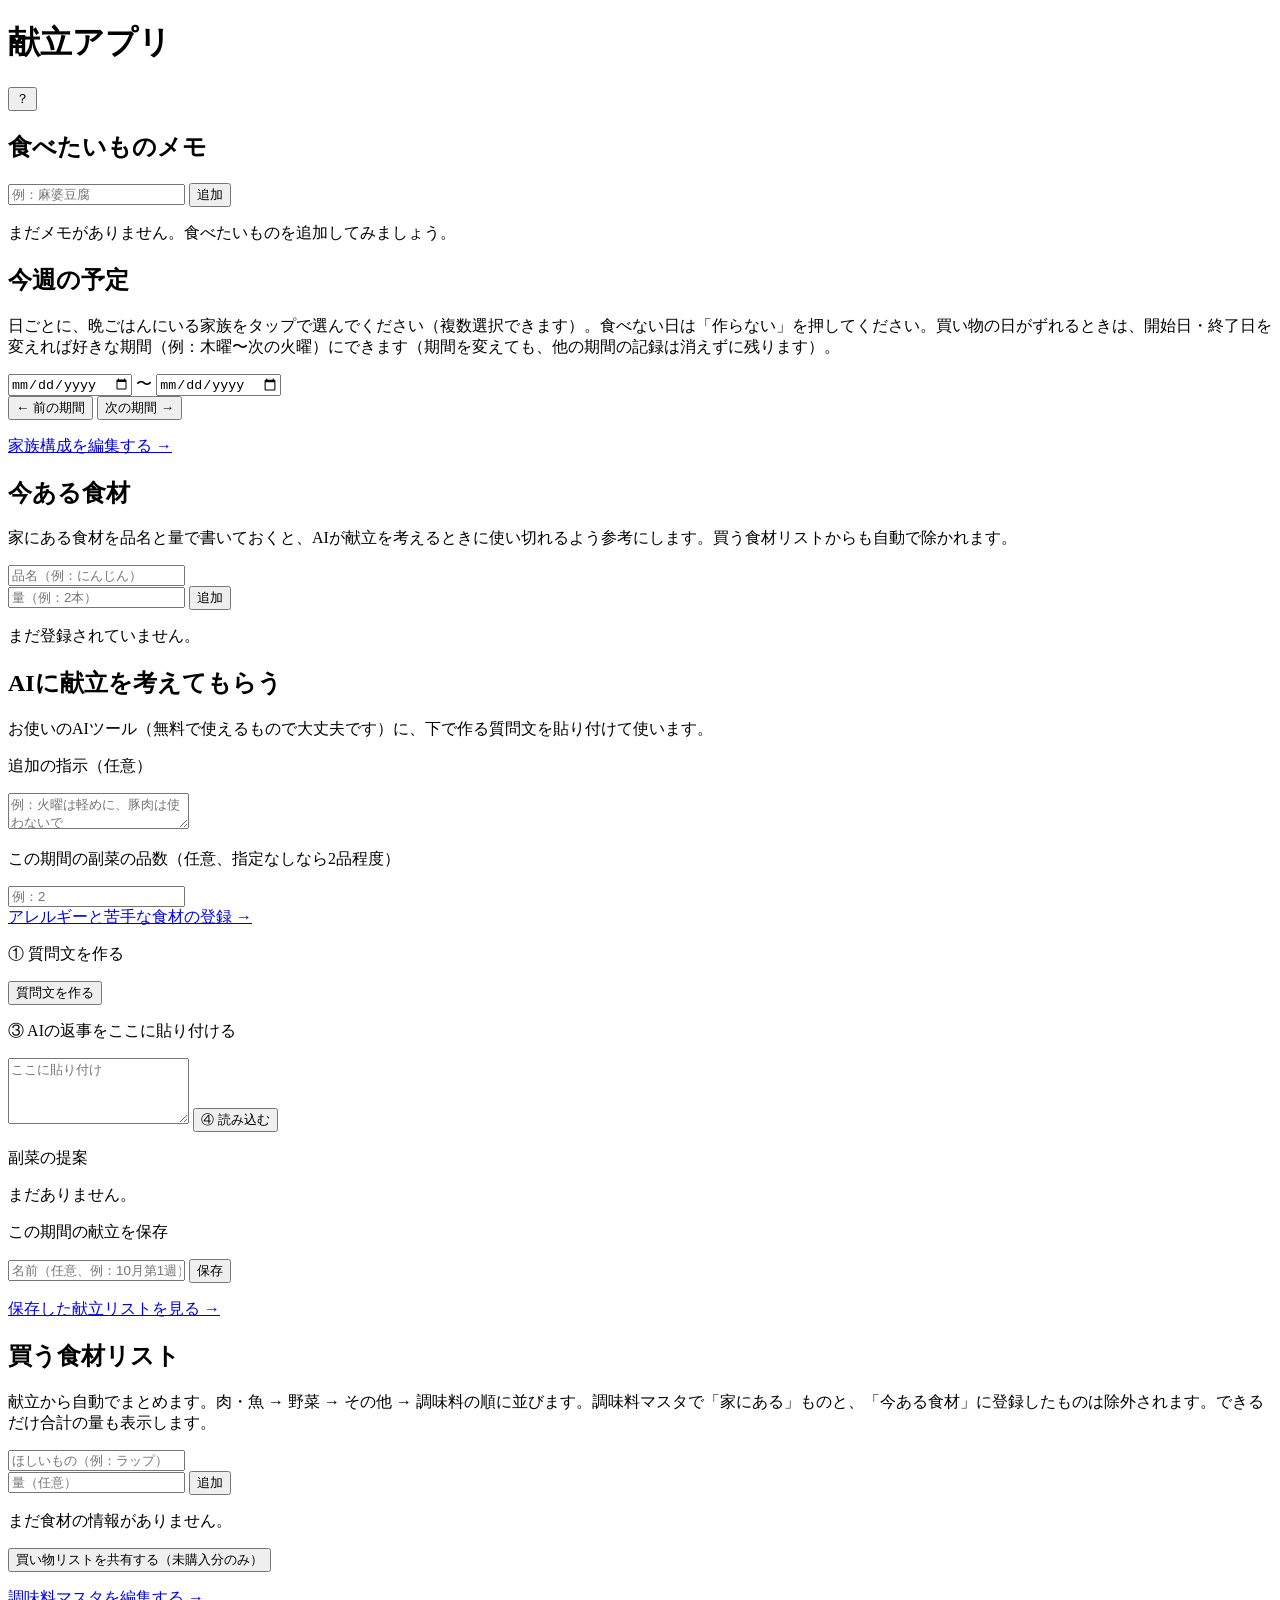
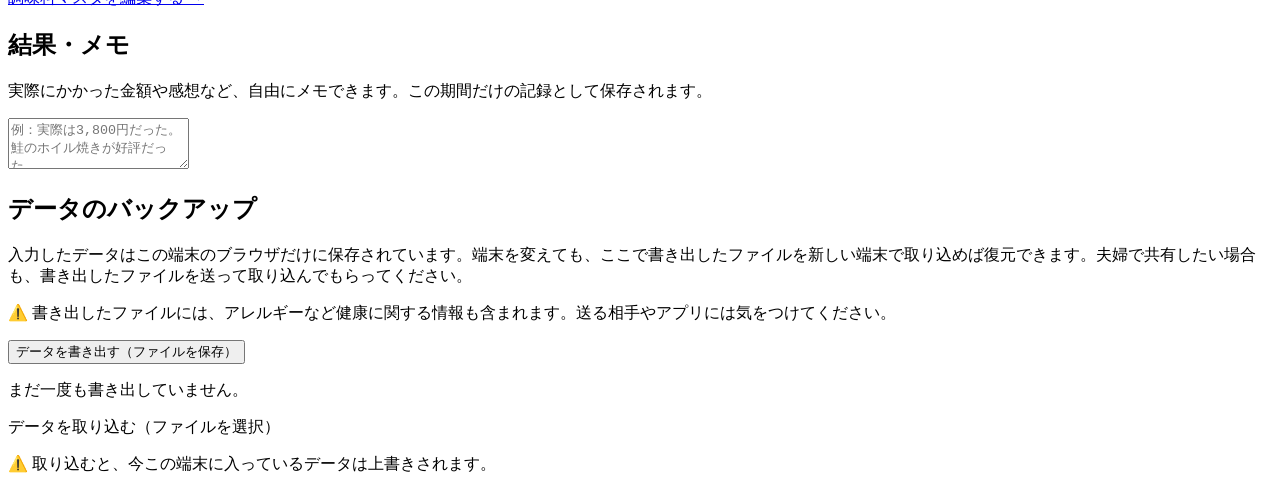
==== index.html @ 2652a47d "js/app.js（1557行）を機能ごとに13ファイルへ分割、削除ボタンに確認を追加 15項目評価の指摘「app.jsが大きすぎて保守しにくい」「削除の確認がない」への対応。  分割後（最大でも31" ====
<!DOCTYPE html>
<html lang="ja">
<head>
<meta charset="UTF-8">
<meta name="viewport" content="width=device-width, initial-scale=1, viewport-fit=cover">
<title>献立アプリ</title>
<meta name="theme-color" content="#ec9c3c">
<link rel="manifest" href="manifest.json">
<link rel="apple-touch-icon" href="icons/icon-192.png">
<meta name="apple-mobile-web-app-capable" content="yes">
<meta name="apple-mobile-web-app-status-bar-style" content="black-translucent">
<link rel="stylesheet" href="css/style.css">
</head>
<body>
<header class="app-header">
  <div class="header-title-row">
    <h1>献立アプリ</h1>
    <button type="button" id="info-btn" class="info-btn" aria-label="このアプリについて">？</button>
  </div>
</header>

<div id="info-overlay" class="info-overlay" hidden>
  <div class="info-panel" role="dialog" aria-modal="true" aria-labelledby="info-panel-title">
    <button type="button" id="info-close-btn" class="info-close-btn" aria-label="閉じる">×</button>
    <h2 id="info-panel-title">このアプリについて</h2>
    <div class="info-section">
      <h3>■ このアプリだけでは献立は作れません</h3>
      <p>献立を考えてもらうには、無料で使えるAIツールが別途必要です。このアプリで作った質問文をコピーしてAIツールに貼り付け、返ってきた答えをこのアプリに貼り戻して使います。</p>
    </div>
    <div class="info-section">
      <h3>■ 好みの傾向について</h3>
      <p>あなたの好みの傾向を蓄積するには、「献立リスト」ページの「好みと傾向を分析する」を利用してください。保存した献立や感想をAIが分析し、その結果を「好みと傾向」欄に保存できます。この内容は今後の献立提案に毎回反映されるため、定期的に更新するのがおすすめです。</p>
    </div>
    <div class="info-section">
      <h3>■ ホーム画面への追加方法</h3>
      <p>Safariで開いた状態で、画面下の共有ボタン（□↑）→「ホーム画面に追加」を選択してください。アイコンをタップするだけでアプリのように起動できます。</p>
      <p class="info-note">※iPhoneでは、Safari版とホーム画面版のデータは自動で同期されません。追加前に「データのバックアップ」で保存し、ホーム画面版が空の場合は同じファイルを取り込んでください。</p>
    </div>
    <div class="info-section">
      <h3>■ データの保存について</h3>
      <p>入力したデータ（メモ・献立・家族情報など）は、この端末内にのみ保存されます。サーバーには保存されません。</p>
      <p>そのため、端末変更時や家族と共有したい場合、またはデータを残しておきたい場合は、「データのバックアップ」から書き出し・取り込みを行ってください。</p>
    </div>
    <div class="info-section">
      <h3>■ URL共有について</h3>
      <p>このURLを共有しても、あなたのデータが相手に見えることはありません。同じURLを開いても、それぞれの端末で別々のデータとして管理されます。</p>
    </div>
  </div>
</div>

<main>
  <section class="card">
    <h2>食べたいものメモ</h2>
    <form id="wish-form" class="add-form">
      <input type="text" id="wish-input" placeholder="例：麻婆豆腐" autocomplete="off" required>
      <button type="submit">追加</button>
    </form>
    <ul id="wish-list" class="wish-list"></ul>
    <p id="empty-message" class="empty-message">まだメモがありません。食べたいものを追加してみましょう。</p>
  </section>

  <section class="card">
    <h2>今週の予定</h2>
    <p class="section-note">日ごとに、晩ごはんにいる家族をタップで選んでください（複数選択できます）。食べない日は「作らない」を押してください。買い物の日がずれるときは、開始日・終了日を変えれば好きな期間（例：木曜〜次の火曜）にできます（期間を変えても、他の期間の記録は消えずに残ります）。</p>
    <div class="period-controls">
      <input type="date" id="period-start-input" aria-label="期間の開始日">
      <span class="period-tilde">〜</span>
      <input type="date" id="period-end-input" aria-label="期間の終了日">
    </div>
    <div class="period-nav">
      <button type="button" id="prev-period-btn">← 前の期間</button>
      <button type="button" id="next-period-btn">次の期間 →</button>
    </div>
    <ul id="week-list" class="week-list"></ul>
    <a href="family.html" class="nav-link-btn">家族構成を編集する →</a>
  </section>

  <section class="card">
    <h2>今ある食材</h2>
    <p class="section-note">家にある食材を品名と量で書いておくと、AIが献立を考えるときに使い切れるよう参考にします。買う食材リストからも自動で除かれます。</p>
    <form id="stock-form" class="stock-form">
      <input type="text" id="stock-name-input" placeholder="品名（例：にんじん）" autocomplete="off" required>
      <div class="stock-form-row">
        <input type="text" id="stock-amount-input" placeholder="量（例：2本）" autocomplete="off">
        <button type="submit">追加</button>
      </div>
    </form>
    <ul id="stock-list" class="wish-list"></ul>
    <p id="stock-empty-message" class="empty-message">まだ登録されていません。</p>
  </section>

  <section class="card">
    <h2>AIに献立を考えてもらう</h2>
    <p class="section-note">お使いのAIツール（無料で使えるもので大丈夫です）に、下で作る質問文を貼り付けて使います。</p>

    <div class="ai-step">
      <p class="ai-step-title">追加の指示（任意）</p>
      <textarea id="extra-instruction-input" class="ai-textarea" rows="2" placeholder="例：火曜は軽めに、豚肉は使わないで"></textarea>
    </div>

    <div class="ai-step">
      <p class="ai-step-title">この期間の副菜の品数（任意、指定なしなら2品程度）</p>
      <input type="number" id="side-dish-count-input" class="ai-textarea" min="0" inputmode="numeric" placeholder="例：2">
    </div>

    <a href="dislikes.html" class="nav-link-btn">アレルギーと苦手な食材の登録 →</a>

    <div class="ai-step">
      <p class="ai-step-title">① 質問文を作る</p>
      <button type="button" id="make-prompt-btn">質問文を作る</button>
    </div>

    <div id="prompt-area" class="ai-step" hidden>
      <p class="ai-step-title">② コピーして、お使いのAIツールに貼り付けて送る</p>
      <textarea id="prompt-output" class="ai-textarea" readonly rows="4"></textarea>
      <button type="button" id="copy-prompt-btn">コピーする</button>
      <p id="copy-status" class="copy-status" aria-live="polite"></p>
    </div>

    <div class="ai-step">
      <p class="ai-step-title">③ AIの返事をここに貼り付ける</p>
      <textarea id="ai-response-input" class="ai-textarea" rows="4" placeholder="ここに貼り付け"></textarea>
      <button type="button" id="load-menu-btn">④ 読み込む</button>
      <p id="load-status" class="load-status" aria-live="polite"></p>
    </div>

    <ul id="menu-list" class="menu-list"></ul>

    <p class="ai-step-title side-dish-title">副菜の提案</p>
    <ul id="side-dish-list" class="menu-list"></ul>
    <p id="side-dish-empty" class="empty-message">まだありません。</p>

    <div class="ai-step">
      <p class="ai-step-title">この期間の献立を保存</p>
      <form id="save-menu-form" class="stock-form-row">
        <input type="text" id="save-menu-label-input" placeholder="名前（任意、例：10月第1週）" autocomplete="off">
        <button type="submit">保存</button>
      </form>
      <p id="save-menu-status" class="copy-status" aria-live="polite"></p>
    </div>

    <a href="menus.html" class="nav-link-btn">保存した献立リストを見る →</a>
  </section>

  <section class="card">
    <h2>買う食材リスト</h2>
    <p class="section-note">献立から自動でまとめます。肉・魚 → 野菜 → その他 → 調味料の順に並びます。調味料マスタで「家にある」ものと、「今ある食材」に登録したものは除外されます。できるだけ合計の量も表示します。</p>
    <p id="budget-estimate" class="budget-estimate"></p>
    <form id="extra-shopping-form" class="stock-form">
      <input type="text" id="extra-shopping-name-input" placeholder="ほしいもの（例：ラップ）" autocomplete="off" required>
      <div class="stock-form-row">
        <input type="text" id="extra-shopping-amount-input" placeholder="量（任意）" autocomplete="off">
        <button type="submit">追加</button>
      </div>
    </form>
    <ul id="shopping-list" class="shopping-list"></ul>
    <p id="shopping-empty" class="empty-message">まだ食材の情報がありません。</p>

    <button type="button" id="share-shopping-btn" class="nav-link-btn share-btn">買い物リストを共有する（未購入分のみ）</button>
    <p id="share-shopping-status" class="copy-status" aria-live="polite"></p>

    <a href="pantry.html" class="nav-link-btn">調味料マスタを編集する →</a>
  </section>

  <section class="card">
    <h2>結果・メモ</h2>
    <p class="section-note">実際にかかった金額や感想など、自由にメモできます。この期間だけの記録として保存されます。</p>
    <textarea id="period-notes-input" class="ai-textarea" rows="3" placeholder="例：実際は3,800円だった。鮭のホイル焼きが好評だった。"></textarea>
  </section>

  <section class="card">
    <h2>データのバックアップ</h2>
    <p class="section-note">入力したデータはこの端末のブラウザだけに保存されています。端末を変えても、ここで書き出したファイルを新しい端末で取り込めば復元できます。夫婦で共有したい場合も、書き出したファイルを送って取り込んでもらってください。</p>
    <p class="section-note import-warning">⚠️ 書き出したファイルには、アレルギーなど健康に関する情報も含まれます。送る相手やアプリには気をつけてください。</p>
    <button type="button" id="export-backup-btn" class="nav-link-btn">データを書き出す（ファイルを保存）</button>
    <p id="last-backup-label" class="section-note"></p>
    <p id="export-backup-status" class="copy-status" aria-live="polite"></p>

    <label for="import-backup-input" id="import-backup-label" class="nav-link-btn import-backup-label" tabindex="0" role="button">データを取り込む（ファイルを選択）</label>
    <input type="file" id="import-backup-input" accept="application/json" hidden>
    <p class="section-note import-warning">⚠️ 取り込むと、今この端末に入っているデータは上書きされます。</p>
    <p id="import-backup-status" class="copy-status" aria-live="polite"></p>
  </section>
</main>

<script src="js/shared.js"></script>
<script src="js/period.js"></script>
<script src="js/ingredient-utils.js"></script>
<script src="js/stock.js"></script>
<script src="js/shopping-list.js"></script>
<script src="js/info-panel.js"></script>
<script src="js/wishlist.js"></script>
<script src="js/ai-prompt.js"></script>
<script src="js/ai-parse.js"></script>
<script src="js/ai-load.js"></script>
<script src="js/period-notes.js"></script>
<script src="js/side-dishes.js"></script>
<script src="js/save-menu.js"></script>
<script src="js/backup.js"></script>
</body>
</html>
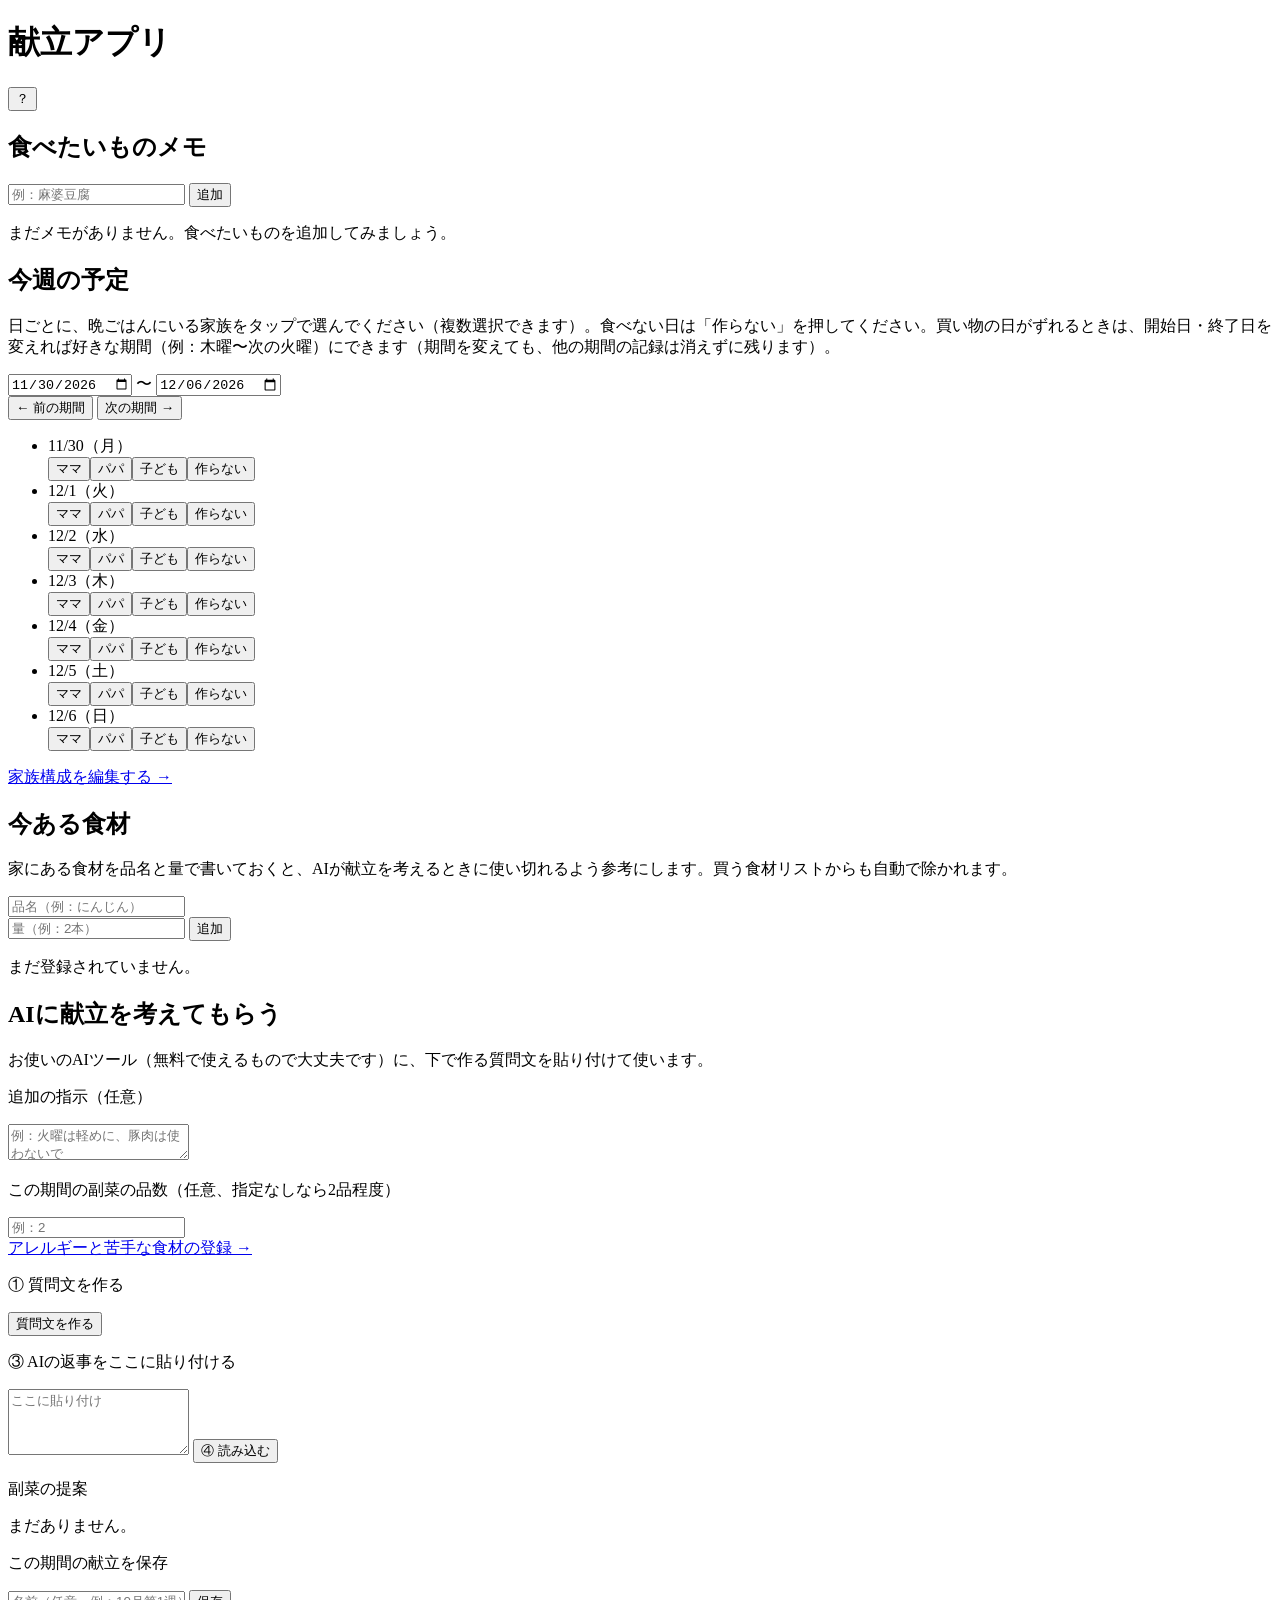
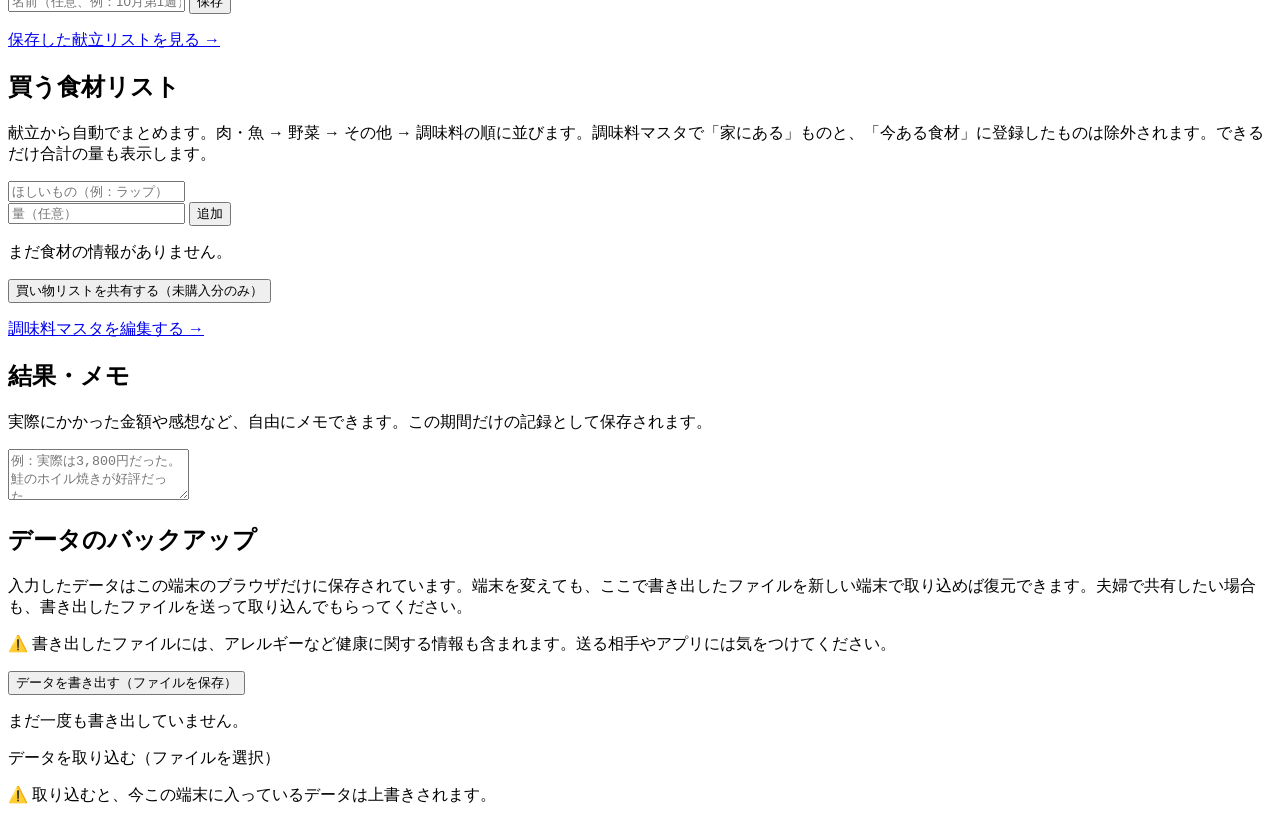
==== commit 1d9d4490: "読み込みエラーの文言を「次にすること」がわかる形にし、「？」パネルにバージョンを表示 評価の△（6 一人で使えるか・7 エラーと失敗・10 実機と環境）への対応。 - 読み取れないときのエラー文を、A" ====
--- a/index.html
+++ b/index.html
@@ -45,6 +45,10 @@
       <h3>■ URL共有について</h3>
       <p>このURLを共有しても、あなたのデータが相手に見えることはありません。同じURLを開いても、それぞれの端末で別々のデータとして管理されます。</p>
     </div>
+    <div class="info-section">
+      <h3>■ アプリのバージョン</h3>
+      <p><span id="app-version"></span>（直した内容が反映されないときは、ここの番号が新しくなっているか確かめてください）</p>
+    </div>
   </div>
 </div>
 
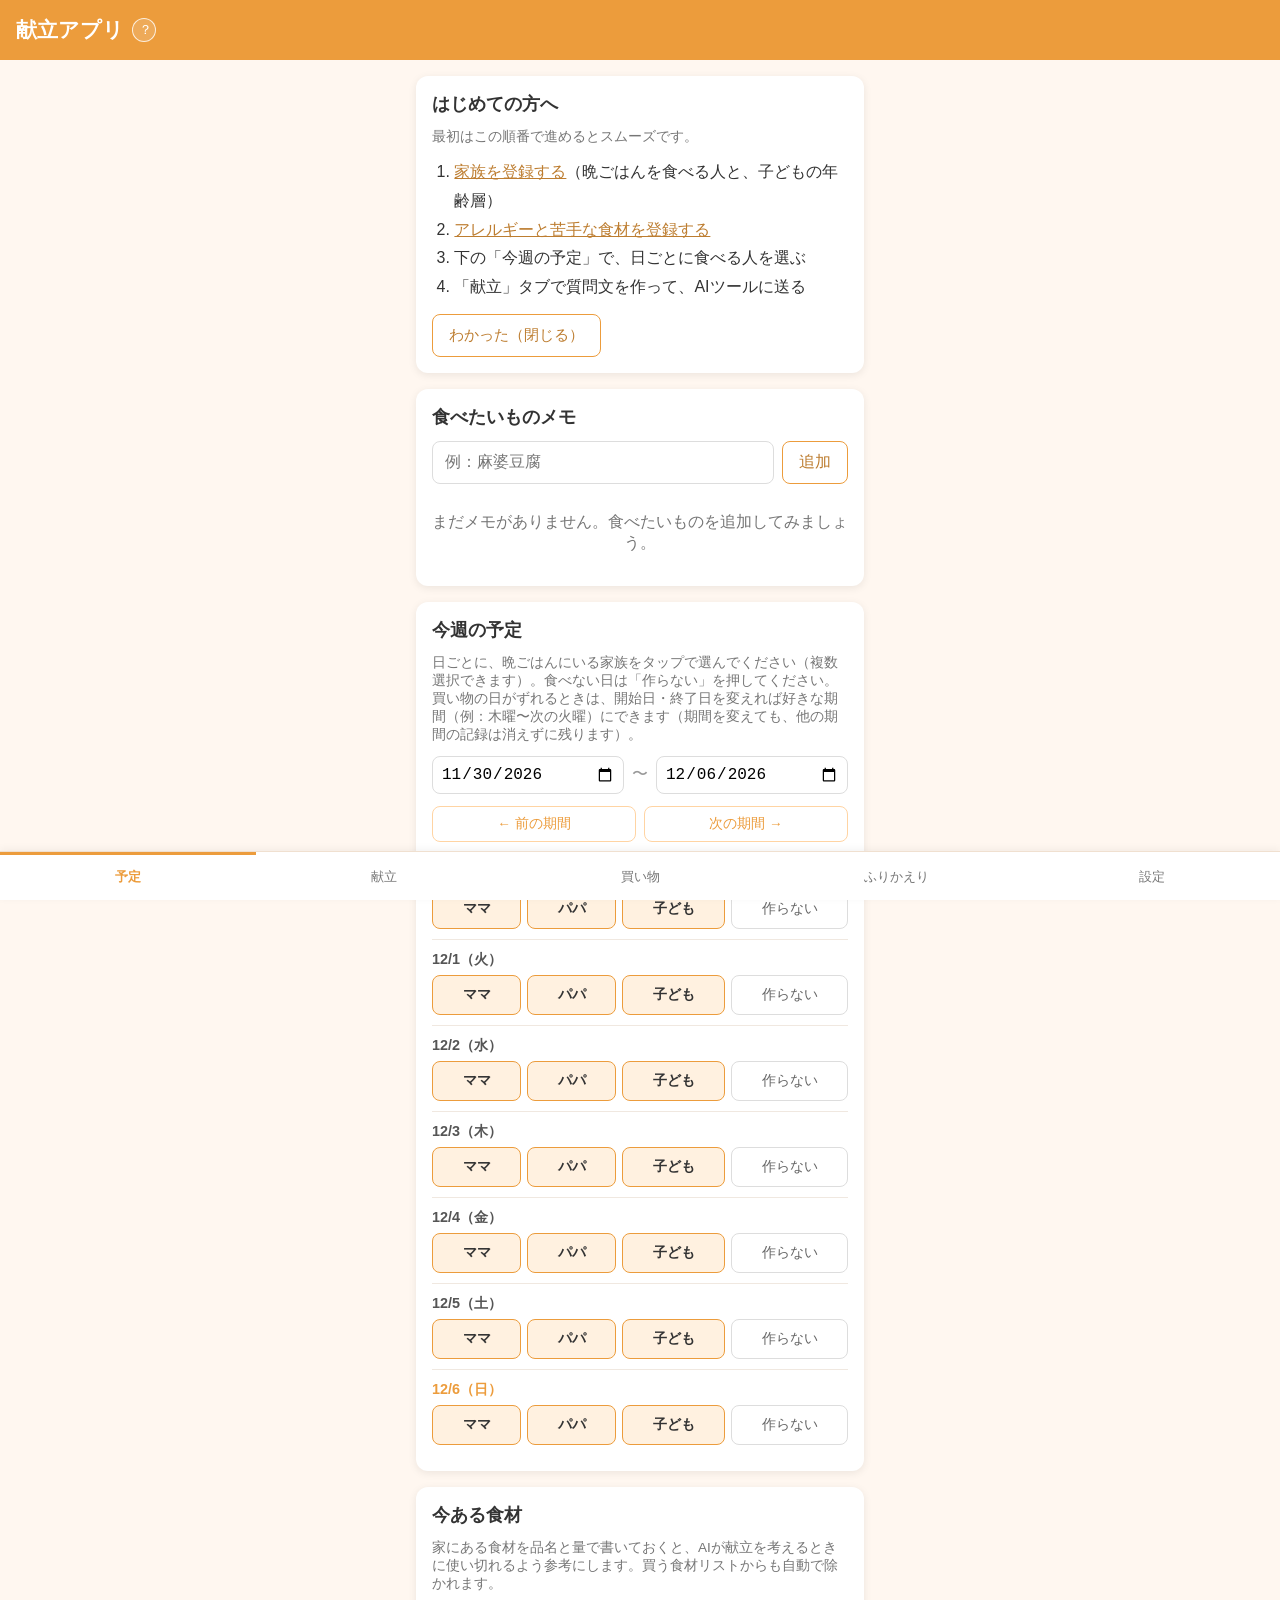
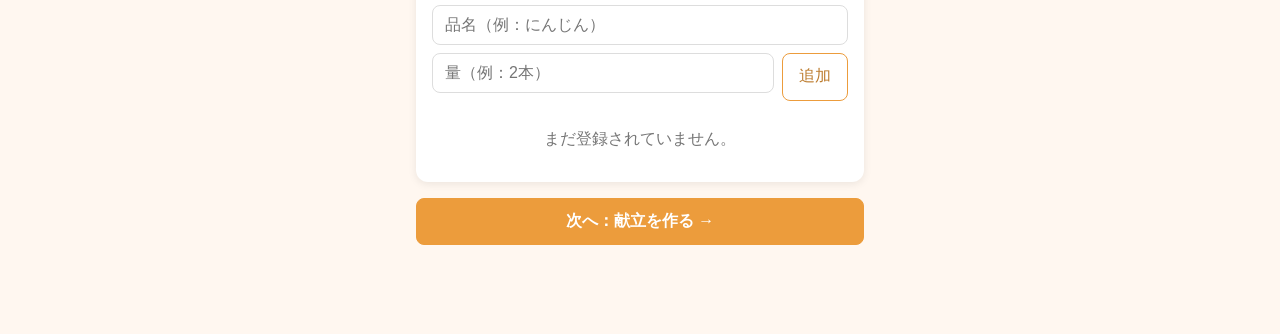
==== commit cb611fc6: "好みに育つ仕組みと使いやすさの改善（タブ化・献立の評価・ふりかえり） - 画面下タブ（予定・献立・買い物・ふりかえり・設定）で画面を整理し、最後に見たタブを記憶 - 献立ごとに 👍/👎・子どもが食べた" ====
--- a/index.html
+++ b/index.html
@@ -11,7 +11,7 @@
 <meta name="apple-mobile-web-app-status-bar-style" content="black-translucent">
 <link rel="stylesheet" href="css/style.css">
 </head>
-<body>
+<body class="has-tab-bar">
 <header class="app-header">
   <div class="header-title-row">
     <h1>献立アプリ</h1>
@@ -28,18 +28,19 @@
       <p>献立を考えてもらうには、無料で使えるAIツールが別途必要です。このアプリで作った質問文をコピーしてAIツールに貼り付け、返ってきた答えをこのアプリに貼り戻して使います。</p>
     </div>
     <div class="info-section">
-      <h3>■ 好みの傾向について</h3>
-      <p>あなたの好みの傾向を蓄積するには、「献立リスト」ページの「好みと傾向を分析する」を利用してください。保存した献立や感想をAIが分析し、その結果を「好みと傾向」欄に保存できます。この内容は今後の献立提案に毎回反映されるため、定期的に更新するのがおすすめです。</p>
+      <h3>■ 使うほど好みに近づく仕組み</h3>
+      <p>「献立」タブで、食べたあとに 👍・👎・「子どもが食べた」を押しておくと、次に質問文を作るときに「好評だった料理」「いまいちだった料理」としてAIに伝わります。最近出た料理も自動で伝えるので、同じ料理が続きにくくなります。</p>
+      <p>評価がたまったら「ふりかえり」タブの「好みと傾向」をAIに更新してもらうと、味付けの好みなども毎回の質問文に反映されます。</p>
     </div>
     <div class="info-section">
       <h3>■ ホーム画面への追加方法</h3>
       <p>Safariで開いた状態で、画面下の共有ボタン（□↑）→「ホーム画面に追加」を選択してください。アイコンをタップするだけでアプリのように起動できます。</p>
-      <p class="info-note">※iPhoneでは、Safari版とホーム画面版のデータは自動で同期されません。追加前に「データのバックアップ」で保存し、ホーム画面版が空の場合は同じファイルを取り込んでください。</p>
+      <p class="info-note">※iPhoneでは、Safari版とホーム画面版のデータは自動で同期されません。追加前に「設定」タブの「データのバックアップ」で保存し、ホーム画面版が空の場合は同じファイルを取り込んでください。</p>
     </div>
     <div class="info-section">
       <h3>■ データの保存について</h3>
       <p>入力したデータ（メモ・献立・家族情報など）は、この端末内にのみ保存されます。サーバーには保存されません。</p>
-      <p>そのため、端末変更時や家族と共有したい場合、またはデータを残しておきたい場合は、「データのバックアップ」から書き出し・取り込みを行ってください。</p>
+      <p>そのため、端末変更時や家族と共有したい場合、またはデータを残しておきたい場合は、「設定」タブの「データのバックアップ」から書き出し・取り込みを行ってください。</p>
     </div>
     <div class="info-section">
       <h3>■ URL共有について</h3>
@@ -53,139 +54,237 @@
 </div>
 
 <main>
-  <section class="card">
-    <h2>食べたいものメモ</h2>
-    <form id="wish-form" class="add-form">
-      <input type="text" id="wish-input" placeholder="例：麻婆豆腐" autocomplete="off" required>
-      <button type="submit">追加</button>
-    </form>
-    <ul id="wish-list" class="wish-list"></ul>
-    <p id="empty-message" class="empty-message">まだメモがありません。食べたいものを追加してみましょう。</p>
-  </section>
-
-  <section class="card">
-    <h2>今週の予定</h2>
-    <p class="section-note">日ごとに、晩ごはんにいる家族をタップで選んでください（複数選択できます）。食べない日は「作らない」を押してください。買い物の日がずれるときは、開始日・終了日を変えれば好きな期間（例：木曜〜次の火曜）にできます（期間を変えても、他の期間の記録は消えずに残ります）。</p>
-    <div class="period-controls">
-      <input type="date" id="period-start-input" aria-label="期間の開始日">
-      <span class="period-tilde">〜</span>
-      <input type="date" id="period-end-input" aria-label="期間の終了日">
-    </div>
-    <div class="period-nav">
-      <button type="button" id="prev-period-btn">← 前の期間</button>
-      <button type="button" id="next-period-btn">次の期間 →</button>
-    </div>
-    <ul id="week-list" class="week-list"></ul>
-    <a href="family.html" class="nav-link-btn">家族構成を編集する →</a>
-  </section>
-
-  <section class="card">
-    <h2>今ある食材</h2>
-    <p class="section-note">家にある食材を品名と量で書いておくと、AIが献立を考えるときに使い切れるよう参考にします。買う食材リストからも自動で除かれます。</p>
-    <form id="stock-form" class="stock-form">
-      <input type="text" id="stock-name-input" placeholder="品名（例：にんじん）" autocomplete="off" required>
-      <div class="stock-form-row">
-        <input type="text" id="stock-amount-input" placeholder="量（例：2本）" autocomplete="off">
+  <!-- ① 予定 -->
+  <div class="tab-panel" id="tab-plan" data-tab="plan">
+    <section class="card onboarding-card" id="onboarding-card" hidden>
+      <h2>はじめての方へ</h2>
+      <p class="section-note">最初はこの順番で進めるとスムーズです。</p>
+      <ol class="onboarding-steps">
+        <li><a href="family.html">家族を登録する</a>（晩ごはんを食べる人と、子どもの年齢層）</li>
+        <li><a href="dislikes.html">アレルギーと苦手な食材を登録する</a></li>
+        <li>下の「今週の予定」で、日ごとに食べる人を選ぶ</li>
+        <li>「献立」タブで質問文を作って、AIツールに送る</li>
+      </ol>
+      <button type="button" id="onboarding-close-btn" class="secondary-btn">わかった（閉じる）</button>
+    </section>
+
+    <section class="card notice-card" id="preference-update-banner" hidden>
+      <p id="preference-update-text" class="notice-text"></p>
+      <a href="#review" class="secondary-btn link-btn" id="preference-update-link">「好みと傾向」を更新する →</a>
+    </section>
+
+    <section class="card">
+      <h2>食べたいものメモ</h2>
+      <form id="wish-form" class="add-form">
+        <input type="text" id="wish-input" placeholder="例：麻婆豆腐" autocomplete="off" required>
         <button type="submit">追加</button>
-      </div>
-    </form>
-    <ul id="stock-list" class="wish-list"></ul>
-    <p id="stock-empty-message" class="empty-message">まだ登録されていません。</p>
-  </section>
-
-  <section class="card">
-    <h2>AIに献立を考えてもらう</h2>
-    <p class="section-note">お使いのAIツール（無料で使えるもので大丈夫です）に、下で作る質問文を貼り付けて使います。</p>
-
-    <div class="ai-step">
-      <p class="ai-step-title">追加の指示（任意）</p>
-      <textarea id="extra-instruction-input" class="ai-textarea" rows="2" placeholder="例：火曜は軽めに、豚肉は使わないで"></textarea>
-    </div>
-
-    <div class="ai-step">
-      <p class="ai-step-title">この期間の副菜の品数（任意、指定なしなら2品程度）</p>
-      <input type="number" id="side-dish-count-input" class="ai-textarea" min="0" inputmode="numeric" placeholder="例：2">
-    </div>
-
-    <a href="dislikes.html" class="nav-link-btn">アレルギーと苦手な食材の登録 →</a>
-
-    <div class="ai-step">
-      <p class="ai-step-title">① 質問文を作る</p>
-      <button type="button" id="make-prompt-btn">質問文を作る</button>
-    </div>
-
-    <div id="prompt-area" class="ai-step" hidden>
-      <p class="ai-step-title">② コピーして、お使いのAIツールに貼り付けて送る</p>
-      <textarea id="prompt-output" class="ai-textarea" readonly rows="4"></textarea>
-      <button type="button" id="copy-prompt-btn">コピーする</button>
-      <p id="copy-status" class="copy-status" aria-live="polite"></p>
-    </div>
-
-    <div class="ai-step">
-      <p class="ai-step-title">③ AIの返事をここに貼り付ける</p>
-      <textarea id="ai-response-input" class="ai-textarea" rows="4" placeholder="ここに貼り付け"></textarea>
-      <button type="button" id="load-menu-btn">④ 読み込む</button>
+      </form>
+      <ul id="wish-list" class="wish-list"></ul>
+      <p id="empty-message" class="empty-message">まだメモがありません。食べたいものを追加してみましょう。</p>
+    </section>
+
+    <section class="card">
+      <h2>今週の予定</h2>
+      <p class="section-note">日ごとに、晩ごはんにいる家族をタップで選んでください（複数選択できます）。食べない日は「作らない」を押してください。買い物の日がずれるときは、開始日・終了日を変えれば好きな期間（例：木曜〜次の火曜）にできます（期間を変えても、他の期間の記録は消えずに残ります）。</p>
+      <div class="period-controls">
+        <input type="date" id="period-start-input" aria-label="期間の開始日">
+        <span class="period-tilde">〜</span>
+        <input type="date" id="period-end-input" aria-label="期間の終了日">
+      </div>
+      <div class="period-nav">
+        <button type="button" id="prev-period-btn">← 前の期間</button>
+        <button type="button" id="next-period-btn">次の期間 →</button>
+      </div>
+      <ul id="week-list" class="week-list"></ul>
+    </section>
+
+    <section class="card">
+      <h2>今ある食材</h2>
+      <p class="section-note">家にある食材を品名と量で書いておくと、AIが献立を考えるときに使い切れるよう参考にします。買う食材リストからも自動で除かれます。</p>
+      <form id="stock-form" class="stock-form">
+        <input type="text" id="stock-name-input" placeholder="品名（例：にんじん）" autocomplete="off" required>
+        <div class="stock-form-row">
+          <input type="text" id="stock-amount-input" placeholder="量（例：2本）" autocomplete="off">
+          <button type="submit">追加</button>
+        </div>
+      </form>
+      <ul id="stock-list" class="wish-list"></ul>
+      <p id="stock-empty-message" class="empty-message">まだ登録されていません。</p>
+    </section>
+
+    <a href="#menu" class="primary-btn next-tab-btn">次へ：献立を作る →</a>
+  </div>
+
+  <!-- ② 献立 -->
+  <div class="tab-panel" id="tab-menu" data-tab="menu" hidden>
+    <section class="card">
+      <h2>AIに献立を考えてもらう</h2>
+      <p class="section-note">お使いのAIツール（無料で使えるもので大丈夫です）に、下で作る質問文を貼り付けて使います。</p>
+
+      <div class="ai-step">
+        <p class="ai-step-title">追加の指示（任意）</p>
+        <textarea id="extra-instruction-input" class="ai-textarea" rows="2" placeholder="例：火曜は軽めに、豚肉は使わないで"></textarea>
+      </div>
+
+      <div class="ai-step">
+        <p class="ai-step-title">この期間の副菜の品数（任意、指定なしなら2品程度）</p>
+        <input type="number" id="side-dish-count-input" class="ai-textarea" min="0" inputmode="numeric" placeholder="例：2">
+      </div>
+
+      <div class="ai-step">
+        <p class="ai-step-title">今回AIに伝わること</p>
+        <ul id="prompt-preview" class="prompt-preview"></ul>
+      </div>
+
+      <div class="ai-step">
+        <p class="ai-step-title">① 質問文を作ってコピーする</p>
+        <button type="button" id="make-prompt-btn" class="primary-btn">質問文を作ってコピー</button>
+        <p id="copy-status" class="copy-status" aria-live="polite"></p>
+        <details id="prompt-area" class="prompt-details" hidden>
+          <summary>質問文を見る</summary>
+          <textarea id="prompt-output" class="ai-textarea" readonly rows="6"></textarea>
+        </details>
+      </div>
+
+      <div class="ai-step" id="response-area">
+        <p class="ai-step-title">② AIツールに貼り付けて送ったら、返事をここに貼り付ける</p>
+        <textarea id="ai-response-input" class="ai-textarea" rows="4" placeholder="ここに貼り付け"></textarea>
+        <button type="button" id="load-menu-btn">③ 読み込む</button>
+      </div>
       <p id="load-status" class="load-status" aria-live="polite"></p>
-    </div>
-
-    <ul id="menu-list" class="menu-list"></ul>
-
-    <p class="ai-step-title side-dish-title">副菜の提案</p>
-    <ul id="side-dish-list" class="menu-list"></ul>
-    <p id="side-dish-empty" class="empty-message">まだありません。</p>
-
-    <div class="ai-step">
-      <p class="ai-step-title">この期間の献立を保存</p>
-      <form id="save-menu-form" class="stock-form-row">
-        <input type="text" id="save-menu-label-input" placeholder="名前（任意、例：10月第1週）" autocomplete="off">
-        <button type="submit">保存</button>
+      <button type="button" id="reopen-response-btn" class="secondary-btn" hidden>別の返事を読み込む</button>
+    </section>
+
+    <section class="card">
+      <h2>この期間の献立</h2>
+      <p class="section-note">料理名を押すと、料理名と食材を直せます。食べたあとに 👍・👎・「子どもが食べた」を押しておくと、次からの献立に好みが反映されます（押さなくても使えます）。</p>
+      <ul id="menu-list" class="menu-list"></ul>
+      <p id="menu-empty" class="empty-message">まだ献立がありません。上の手順でAIに考えてもらいましょう。</p>
+
+      <p class="ai-step-title side-dish-title">副菜の提案</p>
+      <ul id="side-dish-list" class="menu-list"></ul>
+      <p id="side-dish-empty" class="empty-message">まだありません。</p>
+
+      <div class="ai-step favorite-register">
+        <p class="ai-step-title">この期間をお気に入りに登録</p>
+        <form id="save-menu-form" class="stock-form-row">
+          <input type="text" id="save-menu-label-input" placeholder="名前（任意、例：10月第1週）" autocomplete="off">
+          <button type="submit">登録</button>
+        </form>
+        <p id="save-menu-status" class="copy-status" aria-live="polite"></p>
+      </div>
+
+      <a href="menus.html" class="nav-link-btn">お気に入りの献立を見る →</a>
+    </section>
+
+    <a href="#shopping" class="primary-btn next-tab-btn">次へ：買い物リスト →</a>
+  </div>
+
+  <!-- ③ 買い物 -->
+  <div class="tab-panel" id="tab-shopping" data-tab="shopping" hidden>
+    <section class="card">
+      <h2>買う食材リスト</h2>
+      <p class="section-note">献立から自動でまとめます。肉・魚 → 野菜 → その他 → 調味料の順に並びます。調味料マスタで「家にある」ものと、「今ある食材」に登録したものは除外されます。できるだけ合計の量も表示します。</p>
+      <p id="budget-estimate" class="budget-estimate"></p>
+      <form id="extra-shopping-form" class="stock-form">
+        <input type="text" id="extra-shopping-name-input" placeholder="ほしいもの（例：ラップ）" autocomplete="off" required>
+        <div class="stock-form-row">
+          <input type="text" id="extra-shopping-amount-input" placeholder="量（任意）" autocomplete="off">
+          <button type="submit">追加</button>
+        </div>
       </form>
-      <p id="save-menu-status" class="copy-status" aria-live="polite"></p>
-    </div>
-
-    <a href="menus.html" class="nav-link-btn">保存した献立リストを見る →</a>
-  </section>
-
-  <section class="card">
-    <h2>買う食材リスト</h2>
-    <p class="section-note">献立から自動でまとめます。肉・魚 → 野菜 → その他 → 調味料の順に並びます。調味料マスタで「家にある」ものと、「今ある食材」に登録したものは除外されます。できるだけ合計の量も表示します。</p>
-    <p id="budget-estimate" class="budget-estimate"></p>
-    <form id="extra-shopping-form" class="stock-form">
-      <input type="text" id="extra-shopping-name-input" placeholder="ほしいもの（例：ラップ）" autocomplete="off" required>
-      <div class="stock-form-row">
-        <input type="text" id="extra-shopping-amount-input" placeholder="量（任意）" autocomplete="off">
-        <button type="submit">追加</button>
-      </div>
-    </form>
-    <ul id="shopping-list" class="shopping-list"></ul>
-    <p id="shopping-empty" class="empty-message">まだ食材の情報がありません。</p>
-
-    <button type="button" id="share-shopping-btn" class="nav-link-btn share-btn">買い物リストを共有する（未購入分のみ）</button>
-    <p id="share-shopping-status" class="copy-status" aria-live="polite"></p>
-
-    <a href="pantry.html" class="nav-link-btn">調味料マスタを編集する →</a>
-  </section>
-
-  <section class="card">
-    <h2>結果・メモ</h2>
-    <p class="section-note">実際にかかった金額や感想など、自由にメモできます。この期間だけの記録として保存されます。</p>
-    <textarea id="period-notes-input" class="ai-textarea" rows="3" placeholder="例：実際は3,800円だった。鮭のホイル焼きが好評だった。"></textarea>
-  </section>
-
-  <section class="card">
-    <h2>データのバックアップ</h2>
-    <p class="section-note">入力したデータはこの端末のブラウザだけに保存されています。端末を変えても、ここで書き出したファイルを新しい端末で取り込めば復元できます。夫婦で共有したい場合も、書き出したファイルを送って取り込んでもらってください。</p>
-    <p class="section-note import-warning">⚠️ 書き出したファイルには、アレルギーなど健康に関する情報も含まれます。送る相手やアプリには気をつけてください。</p>
-    <button type="button" id="export-backup-btn" class="nav-link-btn">データを書き出す（ファイルを保存）</button>
-    <p id="last-backup-label" class="section-note"></p>
-    <p id="export-backup-status" class="copy-status" aria-live="polite"></p>
-
-    <label for="import-backup-input" id="import-backup-label" class="nav-link-btn import-backup-label" tabindex="0" role="button">データを取り込む（ファイルを選択）</label>
-    <input type="file" id="import-backup-input" accept="application/json" hidden>
-    <p class="section-note import-warning">⚠️ 取り込むと、今この端末に入っているデータは上書きされます。</p>
-    <p id="import-backup-status" class="copy-status" aria-live="polite"></p>
-  </section>
+      <ul id="shopping-list" class="shopping-list"></ul>
+      <p id="shopping-empty" class="empty-message">まだ食材の情報がありません。</p>
+
+      <button type="button" id="share-shopping-btn" class="nav-link-btn share-btn">買い物リストを共有する（未購入分のみ）</button>
+      <p id="share-shopping-status" class="copy-status" aria-live="polite"></p>
+    </section>
+
+    <a href="#review" class="primary-btn next-tab-btn">次へ：ふりかえり →</a>
+  </div>
+
+  <!-- ④ ふりかえり -->
+  <div class="tab-panel" id="tab-review" data-tab="review" hidden>
+    <section class="card">
+      <h2>結果・メモ</h2>
+      <p class="section-note">この期間だけの記録として保存されます。</p>
+      <label class="field-label" for="actual-cost-input">実際にかかった金額（円）</label>
+      <input type="number" id="actual-cost-input" class="ai-textarea" min="0" inputmode="numeric" placeholder="例：3800">
+      <p id="actual-cost-diff" class="section-note"></p>
+      <label class="field-label" for="period-notes-input">感想・メモ</label>
+      <textarea id="period-notes-input" class="ai-textarea" rows="3" placeholder="例：鮭のホイル焼きが好評だった。"></textarea>
+    </section>
+
+    <section class="card">
+      <h2>わが家の傾向</h2>
+      <p class="section-note">献立と 👍👎 の記録から、アプリが数えています（AIは使いません）。</p>
+      <dl id="stats-list" class="stats-list"></dl>
+    </section>
+
+    <section class="card">
+      <h2>お気に入り料理</h2>
+      <p class="section-note">👍 を付けた料理です。「メモに入れる」を押すと、食べたいものメモに入ります。</p>
+      <ul id="favorite-dish-list" class="wish-list"></ul>
+      <p id="favorite-dish-empty" class="empty-message">まだありません。「献立」タブで 👍 を押すとここにたまります。</p>
+    </section>
+
+    <section class="card" id="preference-section">
+      <h2>好みと傾向</h2>
+      <p class="section-note">ここの内容は、毎回の質問文に入ります。自由に書き直せます。</p>
+      <div id="preference-fields"></div>
+
+      <details id="trend-details" class="prompt-details trend-details">
+        <summary>AIにまとめ直してもらう</summary>
+        <p class="section-note">👍👎・作らなかった日・感想・金額の記録から、AIに「好みと傾向」を更新してもらいます。</p>
+        <div class="ai-step">
+          <p class="ai-step-title">① 質問文を作ってコピーする</p>
+          <button type="button" id="make-trend-prompt-btn" class="primary-btn">質問文を作ってコピー</button>
+          <p id="copy-trend-status" class="copy-status" aria-live="polite"></p>
+          <textarea id="trend-prompt-output" class="ai-textarea" readonly rows="5" hidden></textarea>
+        </div>
+        <div class="ai-step">
+          <p class="ai-step-title">② AIツールの返事をここに貼り付ける</p>
+          <textarea id="trend-response-input" class="ai-textarea" rows="4" placeholder="ここに貼り付け"></textarea>
+          <button type="button" id="load-trend-btn">③ 読み込む</button>
+          <p id="load-trend-status" class="load-status" aria-live="polite"></p>
+        </div>
+      </details>
+    </section>
+  </div>
+
+  <!-- 設定 -->
+  <div class="tab-panel" id="tab-settings" data-tab="settings" hidden>
+    <section class="card">
+      <h2>登録内容</h2>
+      <a href="family.html" class="nav-link-btn">家族構成 →</a>
+      <a href="dislikes.html" class="nav-link-btn">アレルギーと苦手な食材 →</a>
+      <a href="pantry.html" class="nav-link-btn">調味料マスタ（家にある調味料） →</a>
+      <a href="menus.html" class="nav-link-btn">お気に入りの献立 →</a>
+    </section>
+
+    <section class="card">
+      <h2>データのバックアップ</h2>
+      <p class="section-note">入力したデータはこの端末のブラウザだけに保存されています。端末を変えても、ここで書き出したファイルを新しい端末で取り込めば復元できます。夫婦で共有したい場合も、書き出したファイルを送って取り込んでもらってください。</p>
+      <p class="section-note import-warning">⚠️ 書き出したファイルには、アレルギーなど健康に関する情報も含まれます。送る相手やアプリには気をつけてください。</p>
+      <button type="button" id="export-backup-btn" class="nav-link-btn">データを書き出す（ファイルを保存）</button>
+      <p id="last-backup-label" class="section-note"></p>
+      <p id="export-backup-status" class="copy-status" aria-live="polite"></p>
+
+      <label for="import-backup-input" id="import-backup-label" class="nav-link-btn import-backup-label" tabindex="0" role="button">データを取り込む（ファイルを選択）</label>
+      <input type="file" id="import-backup-input" accept="application/json" hidden>
+      <p class="section-note import-warning">⚠️ 取り込むと、今この端末に入っているデータは上書きされます。</p>
+      <p id="import-backup-status" class="copy-status" aria-live="polite"></p>
+    </section>
+  </div>
 </main>
+
+<nav class="tab-bar" aria-label="画面の切り替え">
+  <a href="#plan" data-tab="plan">予定</a>
+  <a href="#menu" data-tab="menu">献立</a>
+  <a href="#shopping" data-tab="shopping">買い物</a>
+  <a href="#review" data-tab="review">ふりかえり</a>
+  <a href="#settings" data-tab="settings">設定</a>
+</nav>
 
 <script src="js/shared.js"></script>
 <script src="js/period.js"></script>
@@ -194,12 +293,17 @@
 <script src="js/shopping-list.js"></script>
 <script src="js/info-panel.js"></script>
 <script src="js/wishlist.js"></script>
+<script src="js/feedback.js"></script>
+<script src="js/preference.js"></script>
 <script src="js/ai-prompt.js"></script>
 <script src="js/ai-parse.js"></script>
 <script src="js/ai-load.js"></script>
 <script src="js/period-notes.js"></script>
 <script src="js/side-dishes.js"></script>
 <script src="js/save-menu.js"></script>
+<script src="js/review.js"></script>
+<script src="js/onboarding.js"></script>
+<script src="js/tabs.js"></script>
 <script src="js/backup.js"></script>
 </body>
 </html>
--- a/css/style.css
+++ b/css/style.css
@@ -0,0 +1,986 @@
+* {
+  box-sizing: border-box;
+}
+
+/* iPhoneのSafariは16px未満の入力欄にフォーカスすると画面を自動拡大してしまうため、
+   すべての入力欄で最低16px(1rem)を確保する（個別の指定はこれを上書きしない）。 */
+input,
+select,
+textarea {
+  font-size: 1rem;
+}
+
+body {
+  margin: 0;
+  font-family: "Hiragino Sans", "Hiragino Kaku Gothic ProN", "Yu Gothic", sans-serif;
+  background: #fff7f0;
+  color: #333;
+  padding-bottom: env(safe-area-inset-bottom);
+}
+
+.app-header {
+  background: #ec9c3c;
+  color: white;
+  padding: 16px env(safe-area-inset-right) 16px calc(16px + env(safe-area-inset-left));
+  padding-top: calc(16px + env(safe-area-inset-top));
+}
+
+.app-header h1 {
+  margin: 0;
+  font-size: 1.3rem;
+}
+
+.header-title-row {
+  display: flex;
+  align-items: center;
+  gap: 8px;
+}
+
+.info-btn {
+  width: 24px;
+  height: 24px;
+  flex-shrink: 0;
+  border-radius: 50%;
+  border: 1px solid rgba(255, 255, 255, 0.8);
+  background: rgba(255, 255, 255, 0.15);
+  color: white;
+  font-size: 0.8rem;
+  line-height: 1;
+  cursor: pointer;
+}
+
+.info-overlay {
+  position: fixed;
+  inset: 0;
+  background: rgba(0, 0, 0, 0.4);
+  display: flex;
+  align-items: center;
+  justify-content: center;
+  padding: 24px;
+  z-index: 100;
+}
+
+.info-overlay[hidden] {
+  display: none;
+}
+
+.info-panel {
+  position: relative;
+  background: white;
+  border-radius: 12px;
+  padding: 24px 20px 20px;
+  max-width: 360px;
+  max-height: 80vh;
+  overflow-y: auto;
+}
+
+.info-panel h2 {
+  margin: 0 0 12px;
+  font-size: 1.05rem;
+}
+
+.info-section {
+  margin-bottom: 16px;
+}
+
+.info-section:last-child {
+  margin-bottom: 0;
+}
+
+.info-panel h3 {
+  margin: 0 0 6px;
+  font-size: 0.9rem;
+  color: #ec9c3c;
+}
+
+.info-panel p {
+  margin: 0 0 6px;
+  font-size: 0.85rem;
+  line-height: 1.6;
+  color: #444;
+}
+
+.info-panel p:last-child {
+  margin-bottom: 0;
+}
+
+.info-panel .info-note {
+  color: #767676;
+}
+
+.info-close-btn {
+  position: absolute;
+  top: 10px;
+  right: 12px;
+  border: none;
+  background: none;
+  font-size: 1.4rem;
+  line-height: 1;
+  color: #999;
+  cursor: pointer;
+  padding: 4px;
+}
+
+.back-link {
+  display: inline-block;
+  color: white;
+  text-decoration: none;
+  font-size: 0.9rem;
+  margin-bottom: 6px;
+  opacity: 0.9;
+}
+
+.nav-link-btn {
+  display: block;
+  text-align: center;
+  margin-top: 16px;
+  padding: 10px;
+  font-size: 0.9rem;
+  color: #ec9c3c;
+  text-decoration: none;
+  border: 1px solid #ffd4a3;
+  border-radius: 8px;
+}
+
+.nav-link-btn:active {
+  background: #fff1e0;
+}
+
+button.nav-link-btn {
+  width: 100%;
+  background: white;
+  font-family: inherit;
+  cursor: pointer;
+}
+
+.import-backup-label {
+  width: 100%;
+  background: white;
+  cursor: pointer;
+}
+
+.import-warning {
+  margin-top: 8px;
+  color: #ec9c3c;
+}
+
+.share-btn {
+  margin-top: 16px;
+}
+
+main {
+  padding: 16px;
+  max-width: 480px;
+  margin: 0 auto;
+}
+
+.card {
+  background: white;
+  border-radius: 12px;
+  padding: 16px;
+  box-shadow: 0 2px 8px rgba(0, 0, 0, 0.08);
+}
+
+.card h2 {
+  margin: 0 0 12px;
+  font-size: 1.1rem;
+}
+
+.add-form {
+  display: flex;
+  gap: 8px;
+  margin-bottom: 12px;
+}
+
+.add-form input {
+  flex: 1;
+  padding: 10px 12px;
+  font-size: 1rem;
+  border: 1px solid #ddd;
+  border-radius: 8px;
+}
+
+.add-form button {
+  padding: 10px 16px;
+  font-size: 1rem;
+  background: white;
+  color: #bd7d30;
+  border: 1px solid #ec9c3c;
+  border-radius: 8px;
+  cursor: pointer;
+}
+
+.add-form button:active {
+  background: #fff1e0;
+}
+
+.wish-list {
+  list-style: none;
+  margin: 0;
+  padding: 0;
+}
+
+.wish-list li {
+  display: flex;
+  align-items: center;
+  justify-content: space-between;
+  padding: 12px 8px;
+  border-bottom: 1px solid #f0e8e0;
+}
+
+.wish-list li:last-child {
+  border-bottom: none;
+}
+
+.wish-text {
+  font-size: 1rem;
+  word-break: break-all;
+}
+
+.delete-btn {
+  border: none;
+  background: none;
+  color: #bbb;
+  font-size: 1.3rem;
+  line-height: 1;
+  padding: 8px 10px;
+  cursor: pointer;
+}
+
+.delete-btn:active {
+  color: #ff5252;
+}
+
+.empty-message {
+  color: #767676;
+  text-align: center;
+  padding: 16px 0;
+  margin: 0;
+  display: none;
+}
+
+main .card + .card {
+  margin-top: 16px;
+}
+
+.section-note {
+  margin: 0 0 12px;
+  font-size: 0.85rem;
+  color: #767676;
+}
+
+.allergy-warning {
+  color: #ec9c3c;
+  font-weight: bold;
+}
+
+.period-controls {
+  display: flex;
+  align-items: center;
+  gap: 8px;
+  margin-bottom: 12px;
+}
+
+.period-controls input[type="date"] {
+  flex: 1;
+  padding: 8px;
+  border: 1px solid #ddd;
+  border-radius: 8px;
+  min-width: 0;
+}
+
+.period-tilde {
+  color: #999;
+  flex-shrink: 0;
+}
+
+.period-nav {
+  display: flex;
+  gap: 8px;
+  margin-bottom: 12px;
+}
+
+.period-nav button {
+  flex: 1;
+  padding: 8px 10px;
+  font-size: 0.85rem;
+  background: white;
+  color: #ec9c3c;
+  border: 1px solid #ffd4a3;
+  border-radius: 8px;
+  cursor: pointer;
+}
+
+.period-nav button:active {
+  background: #fff1e0;
+}
+
+.side-dish-title {
+  margin-top: 16px;
+}
+
+.stock-form {
+  margin-bottom: 12px;
+}
+
+.stock-form input[type="text"] {
+  width: 100%;
+  padding: 10px 12px;
+  font-size: 1rem;
+  border: 1px solid #ddd;
+  border-radius: 8px;
+  margin-bottom: 8px;
+}
+
+.stock-form > select {
+  width: 100%;
+  padding: 10px 8px;
+  font-size: 1rem;
+  border: 1px solid #ddd;
+  border-radius: 8px;
+  background: white;
+  margin-bottom: 8px;
+}
+
+.stock-form > button {
+  width: 100%;
+  padding: 10px 16px;
+  font-size: 1rem;
+  background: white;
+  color: #bd7d30;
+  border: 1px solid #ec9c3c;
+  border-radius: 8px;
+  cursor: pointer;
+}
+
+.stock-form > button:active {
+  background: #fff1e0;
+}
+
+.stock-form-row {
+  display: flex;
+  gap: 8px;
+}
+
+.stock-form-row input {
+  margin-bottom: 0;
+}
+
+.stock-form-row select {
+  flex: 1;
+  padding: 10px 8px;
+  font-size: 1rem;
+  border: 1px solid #ddd;
+  border-radius: 8px;
+  background: white;
+  min-width: 0;
+}
+
+.stock-form-row button {
+  padding: 10px 16px;
+  font-size: 1rem;
+  background: white;
+  color: #bd7d30;
+  border: 1px solid #ec9c3c;
+  border-radius: 8px;
+  cursor: pointer;
+  flex-shrink: 0;
+}
+
+.stock-form-row button:active {
+  background: #fff1e0;
+}
+
+.budget-estimate {
+  margin: 0 0 12px;
+  font-size: 1rem;
+  font-weight: bold;
+  color: #ec9c3c;
+}
+
+.week-list {
+  list-style: none;
+  margin: 0;
+  padding: 0;
+}
+
+.week-list li {
+  padding: 10px 0;
+  border-bottom: 1px solid #f0e8e0;
+}
+
+.week-list li:last-child {
+  border-bottom: none;
+}
+
+.week-list li.is-today .day-label {
+  color: #ec9c3c;
+}
+
+.day-label {
+  display: block;
+  font-size: 0.9rem;
+  font-weight: bold;
+  margin-bottom: 6px;
+  color: #555;
+}
+
+.status-group {
+  display: flex;
+  flex-wrap: wrap;
+  gap: 6px;
+}
+
+.status-btn {
+  flex: 1 1 auto;
+  min-width: 64px;
+  padding: 10px 4px;
+  font-size: 0.85rem;
+  border: 1px solid #ddd;
+  background: white;
+  color: #666;
+  border-radius: 8px;
+  cursor: pointer;
+}
+
+.member-btn.is-selected {
+  background: #fff1e0;
+  border-color: #ec9c3c;
+  color: #333;
+  font-weight: bold;
+}
+
+.no-cook-btn.is-selected {
+  background: #6c757d;
+  border-color: #6c757d;
+  color: white;
+}
+
+.ai-step {
+  margin-bottom: 16px;
+}
+
+.ai-step-title {
+  margin: 0 0 8px;
+  font-size: 0.9rem;
+  font-weight: bold;
+  color: #555;
+}
+
+.ai-step button {
+  padding: 10px 16px;
+  font-size: 0.95rem;
+  background: white;
+  color: #bd7d30;
+  border: 1px solid #ec9c3c;
+  border-radius: 8px;
+  cursor: pointer;
+}
+
+.ai-step button:active {
+  background: #fff1e0;
+}
+
+.ai-textarea {
+  width: 100%;
+  padding: 10px 12px;
+  border: 1px solid #ddd;
+  border-radius: 8px;
+  margin-bottom: 8px;
+  font-family: inherit;
+  resize: vertical;
+}
+
+.copy-status,
+.load-status {
+  margin: 8px 0 0;
+  font-size: 0.85rem;
+  color: #2e7d32;
+  min-height: 1.2em;
+}
+
+.load-status {
+  /* 読み込み結果は複数行のメッセージ（\nで区切る）を入れることがあるので、
+     改行をそのまま画面の改行として表示する */
+  white-space: pre-line;
+}
+
+.copy-status.is-error,
+.load-status.is-error {
+  color: #d32f2f;
+}
+
+.menu-list {
+  list-style: none;
+  margin: 16px 0 0;
+  padding: 0;
+}
+
+.menu-list li {
+  padding: 10px 0;
+  border-bottom: 1px solid #f0e8e0;
+}
+
+.menu-list li:last-child {
+  border-bottom: none;
+}
+
+.menu-date {
+  display: block;
+  font-size: 0.85rem;
+  font-weight: bold;
+  color: #ec9c3c;
+  margin-bottom: 2px;
+}
+
+.menu-dish-btn {
+  display: block;
+  width: 100%;
+  text-align: left;
+  font-size: 1rem;
+  margin-bottom: 2px;
+  padding: 4px 6px;
+  margin-left: -6px;
+  border: none;
+  background: none;
+  color: #333;
+  font-family: inherit;
+  border-radius: 6px;
+  cursor: pointer;
+}
+
+.menu-dish-btn:active {
+  background: #fff1e0;
+}
+
+.menu-dish-input {
+  display: block;
+  width: 100%;
+  font-size: 1rem;
+  padding: 6px;
+  margin: 0 0 2px -6px;
+  border: 1px solid #ec9c3c;
+  border-radius: 6px;
+  font-family: inherit;
+}
+
+.menu-note {
+  display: block;
+  font-size: 0.8rem;
+  color: #767676;
+}
+
+.menu-veg-label {
+  display: block;
+  font-size: 0.8rem;
+  color: #767676;
+  margin-top: 2px;
+}
+
+.menu-veg-input {
+  display: block;
+  width: 100%;
+  padding: 6px;
+  margin: 4px 0 2px -6px;
+  border: 1px solid #ddd;
+  border-radius: 6px;
+  font-family: inherit;
+  resize: vertical;
+}
+
+.shopping-list {
+  list-style: none;
+  margin: 0;
+  padding: 0;
+}
+
+.shopping-category {
+  font-size: 0.8rem;
+  font-weight: bold;
+  color: #ec9c3c;
+  padding: 14px 0 4px;
+  border-bottom: none;
+}
+
+.shopping-category:first-child {
+  padding-top: 0;
+}
+
+.shopping-item {
+  display: flex;
+  align-items: flex-start;
+  gap: 10px;
+  padding: 10px 0;
+  border-bottom: 1px solid #f0e8e0;
+}
+
+.shopping-item:last-child {
+  border-bottom: none;
+}
+
+.shopping-checkbox {
+  width: 22px;
+  height: 22px;
+  margin-top: 2px;
+  flex-shrink: 0;
+  accent-color: #ec9c3c;
+}
+
+.shopping-text {
+  flex: 1;
+}
+
+.shopping-name {
+  display: block;
+  font-size: 1rem;
+  font-weight: bold;
+}
+
+.shopping-detail {
+  display: block;
+  font-size: 0.8rem;
+  color: #767676;
+}
+
+.shopping-item.is-checked .shopping-name,
+.shopping-item.is-checked .shopping-detail {
+  color: #bbb;
+  text-decoration: line-through;
+}
+
+.pantry-list {
+  list-style: none;
+  margin: 0;
+  padding: 0;
+}
+
+.pantry-list li {
+  display: flex;
+  align-items: center;
+  gap: 10px;
+  padding: 10px 8px;
+  border-bottom: 1px solid #f0e8e0;
+}
+
+.pantry-list li:last-child {
+  border-bottom: none;
+}
+
+.pantry-checkbox {
+  width: 20px;
+  height: 20px;
+  flex-shrink: 0;
+  accent-color: #ec9c3c;
+}
+
+.reorder-group {
+  display: flex;
+  flex-direction: column;
+  gap: 2px;
+  flex-shrink: 0;
+}
+
+.reorder-btn {
+  width: 36px;
+  height: 32px;
+  padding: 0;
+  font-size: 0.65rem;
+  line-height: 1;
+  border: 1px solid #ddd;
+  background: white;
+  color: #999;
+  border-radius: 4px;
+  cursor: pointer;
+}
+
+.reorder-btn:active:not(:disabled) {
+  background: #fff1e0;
+  color: #ec9c3c;
+}
+
+.reorder-btn:disabled {
+  opacity: 0.3;
+  cursor: default;
+}
+
+.pantry-name {
+  flex: 1;
+  font-size: 0.95rem;
+}
+
+.pantry-list li:not(.has-it) .pantry-name {
+  color: #d32f2f;
+}
+
+.pantry-list li.is-expired .pantry-name {
+  color: #bbb;
+}
+
+.saved-menu-list {
+  list-style: none;
+  margin: 0;
+  padding: 0;
+}
+
+.saved-menu-list li {
+  display: flex;
+  align-items: center;
+  gap: 8px;
+  padding: 12px 8px;
+  border-bottom: 1px solid #f0e8e0;
+}
+
+.saved-menu-list li:last-child {
+  border-bottom: none;
+}
+
+.saved-menu-btn {
+  flex: 1;
+  display: flex;
+  flex-direction: column;
+  align-items: flex-start;
+  gap: 2px;
+  text-align: left;
+  border: none;
+  background: none;
+  padding: 4px 0;
+  cursor: pointer;
+  font-family: inherit;
+}
+
+.saved-menu-label {
+  font-size: 1rem;
+  color: #333;
+}
+
+.saved-menu-range {
+  font-size: 0.8rem;
+  color: #767676;
+}
+
+/* ===== タブ（画面下） ===== */
+body.has-tab-bar {
+  padding-bottom: calc(72px + env(safe-area-inset-bottom));
+}
+
+.tab-bar {
+  position: fixed;
+  left: 0;
+  right: 0;
+  bottom: 0;
+  z-index: 50;
+  display: flex;
+  background: white;
+  border-top: 1px solid #f0e0d0;
+  box-shadow: 0 -2px 8px rgba(0, 0, 0, 0.05);
+  padding: 0 env(safe-area-inset-right) env(safe-area-inset-bottom) env(safe-area-inset-left);
+}
+
+.tab-bar a {
+  flex: 1;
+  text-align: center;
+  padding: 14px 2px;
+  font-size: 0.8rem;
+  color: #777;
+  text-decoration: none;
+  border-top: 3px solid transparent;
+}
+
+.tab-bar a[aria-current="page"] {
+  color: #ec9c3c;
+  font-weight: bold;
+  border-top-color: #ec9c3c;
+}
+
+.tab-panel[hidden] {
+  display: none;
+}
+
+/* ===== ボタンの強弱：次に押すボタンだけ塗りつぶし、それ以外は枠線 ===== */
+button.primary-btn,
+a.primary-btn,
+.ai-step button.primary-btn {
+  display: inline-block;
+  padding: 12px 18px;
+  font-size: 1rem;
+  font-weight: bold;
+  background: #ec9c3c;
+  color: white;
+  border: 1px solid #ec9c3c;
+  border-radius: 8px;
+  text-decoration: none;
+  text-align: center;
+  font-family: inherit;
+  cursor: pointer;
+}
+
+button.primary-btn:active,
+a.primary-btn:active {
+  background: #bd7d30;
+}
+
+button.secondary-btn,
+a.secondary-btn,
+.link-btn {
+  display: inline-block;
+  padding: 10px 16px;
+  font-size: 0.95rem;
+  background: white;
+  color: #bd7d30;
+  border: 1px solid #ec9c3c;
+  border-radius: 8px;
+  text-decoration: none;
+  text-align: center;
+  font-family: inherit;
+  cursor: pointer;
+}
+
+button.secondary-btn:active,
+a.secondary-btn:active {
+  background: #fff1e0;
+}
+
+.small-btn,
+button.secondary-btn.small-btn {
+  padding: 6px 10px;
+  font-size: 0.85rem;
+  flex-shrink: 0;
+}
+
+.next-tab-btn,
+a.primary-btn.next-tab-btn {
+  display: block;
+  margin: 16px 0 0;
+}
+
+/* ===== 献立の評価 ===== */
+.feedback-row {
+  display: flex;
+  flex-wrap: wrap;
+  gap: 6px;
+  margin-top: 6px;
+  align-items: center;
+}
+
+.feedback-chip {
+  padding: 6px 10px;
+  font-size: 0.8rem;
+  border: 1px solid #ddd;
+  background: white;
+  color: #666;
+  border-radius: 999px;
+  font-family: inherit;
+  cursor: pointer;
+}
+
+.feedback-chip[aria-pressed="true"] {
+  background: #fff1e0;
+  border-color: #ec9c3c;
+  color: #333;
+  font-weight: bold;
+}
+
+.feedback-changed {
+  font-size: 0.75rem;
+  color: #888;
+}
+
+.edit-hint {
+  margin-left: 6px;
+  font-size: 0.75rem;
+  color: #bbb;
+  white-space: nowrap;
+}
+
+.menu-list li.is-skipped .menu-dish-btn > span:first-child {
+  color: #aaa;
+  text-decoration: line-through;
+}
+
+/* ===== 質問文の中身の要約・折りたたみ ===== */
+.prompt-preview {
+  list-style: none;
+  margin: 0 0 12px;
+  padding: 10px 12px;
+  background: #fffaf5;
+  border: 1px solid #f5e3d0;
+  border-radius: 8px;
+  font-size: 0.85rem;
+  color: #555;
+}
+
+.prompt-preview li + li {
+  margin-top: 4px;
+}
+
+.prompt-details {
+  margin-top: 8px;
+}
+
+.prompt-details summary {
+  cursor: pointer;
+  font-size: 0.9rem;
+  color: #bd7d30;
+  padding: 6px 0;
+}
+
+.trend-details {
+  margin-top: 16px;
+  border-top: 1px solid #f0e8e0;
+  padding-top: 8px;
+}
+
+/* ===== ふりかえり ===== */
+.stats-list {
+  margin: 0;
+}
+
+.stats-list dt {
+  font-size: 0.85rem;
+  font-weight: bold;
+  color: #555;
+  margin-top: 10px;
+}
+
+.stats-list dt:first-child {
+  margin-top: 0;
+}
+
+.stats-list dd {
+  margin: 2px 0 0;
+  font-size: 0.95rem;
+}
+
+.field-label {
+  display: block;
+  font-size: 0.9rem;
+  font-weight: bold;
+  color: #555;
+  margin: 12px 0 6px;
+}
+
+.favorite-in-memo {
+  font-size: 0.8rem;
+  color: #888;
+  flex-shrink: 0;
+}
+
+/* ===== お知らせ・はじめての案内 ===== */
+.notice-card {
+  border-left: 4px solid #ec9c3c;
+}
+
+.notice-text {
+  margin: 0 0 10px;
+  font-size: 0.9rem;
+}
+
+.onboarding-steps {
+  margin: 0 0 12px;
+  padding-left: 1.4em;
+  line-height: 1.8;
+}
+
+.onboarding-steps a {
+  color: #bd7d30;
+}
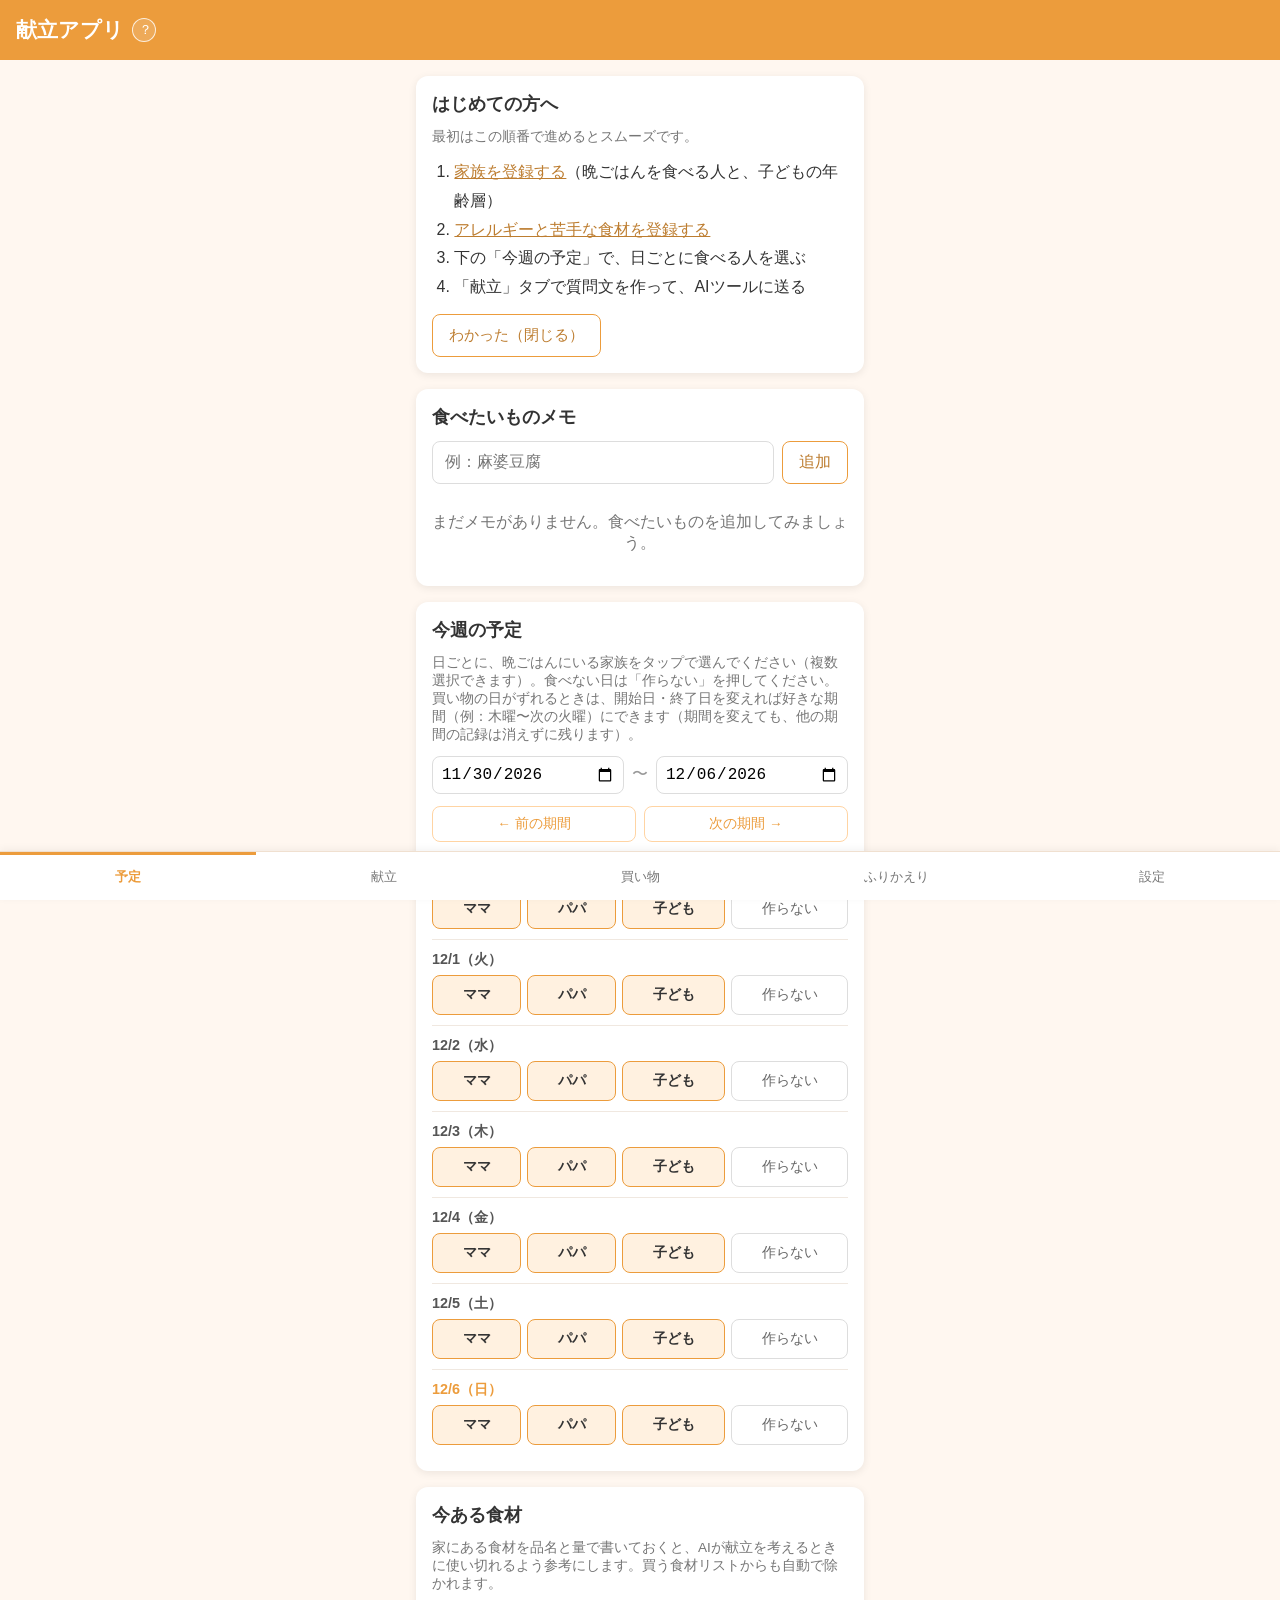
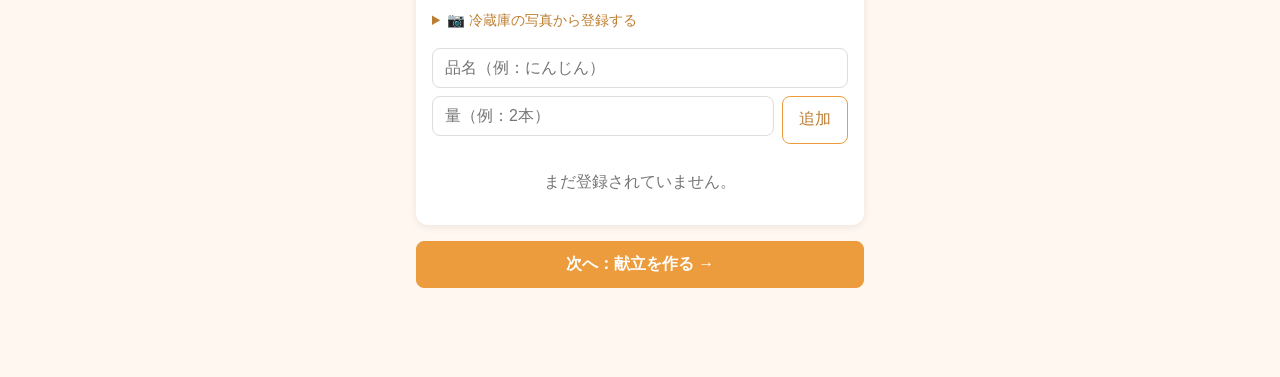
==== commit ce208810: "写真から食材を登録する機能（レシート・注文履歴／冷蔵庫） - 買い物タブ：レシートやネットスーパーの注文履歴の写真をAIツールに読み取ってもらい、   買う食材リストの同じ食材に自動でチェック。リスト" ====
--- a/index.html
+++ b/index.html
@@ -101,6 +101,10 @@
     <section class="card">
       <h2>今ある食材</h2>
       <p class="section-note">家にある食材を品名と量で書いておくと、AIが献立を考えるときに使い切れるよう参考にします。買う食材リストからも自動で除かれます。</p>
+      <details class="prompt-details photo-import" data-photo-mode="fridge">
+        <summary>📷 冷蔵庫の写真から登録する</summary>
+        <div class="photo-import-body"></div>
+      </details>
       <form id="stock-form" class="stock-form">
         <input type="text" id="stock-name-input" placeholder="品名（例：にんじん）" autocomplete="off" required>
         <div class="stock-form-row">
@@ -186,6 +190,10 @@
       <h2>買う食材リスト</h2>
       <p class="section-note">献立から自動でまとめます。肉・魚 → 野菜 → その他 → 調味料の順に並びます。調味料マスタで「家にある」ものと、「今ある食材」に登録したものは除外されます。できるだけ合計の量も表示します。</p>
       <p id="budget-estimate" class="budget-estimate"></p>
+      <details class="prompt-details photo-import" data-photo-mode="receipt">
+        <summary>📷 レシート・注文履歴の写真で、買った物をチェックする</summary>
+        <div class="photo-import-body"></div>
+      </details>
       <form id="extra-shopping-form" class="stock-form">
         <input type="text" id="extra-shopping-name-input" placeholder="ほしいもの（例：ラップ）" autocomplete="off" required>
         <div class="stock-form-row">
@@ -301,6 +309,7 @@
 <script src="js/period-notes.js"></script>
 <script src="js/side-dishes.js"></script>
 <script src="js/save-menu.js"></script>
+<script src="js/photo-import.js"></script>
 <script src="js/review.js"></script>
 <script src="js/onboarding.js"></script>
 <script src="js/tabs.js"></script>
--- a/css/style.css
+++ b/css/style.css
@@ -984,3 +984,91 @@
 .onboarding-steps a {
   color: #bd7d30;
 }
+
+/* ===== 写真から登録 ===== */
+.photo-import {
+  margin: 0 0 12px;
+}
+
+.photo-import-body {
+  padding-top: 8px;
+}
+
+.photo-item-list {
+  list-style: none;
+  margin: 0 0 12px;
+  padding: 0;
+}
+
+.photo-item {
+  display: flex;
+  gap: 8px;
+  align-items: flex-start;
+  padding: 8px 0;
+  border-bottom: 1px solid #f0e8e0;
+}
+
+.photo-item-check {
+  width: 22px;
+  height: 22px;
+  margin-top: 8px;
+  flex-shrink: 0;
+  accent-color: #ec9c3c;
+}
+
+.photo-item-fields {
+  flex: 1;
+  min-width: 0;
+}
+
+.photo-item-inputs {
+  display: flex;
+  gap: 6px;
+}
+
+.photo-item-inputs input {
+  min-width: 0;
+  padding: 6px 8px;
+  border: 1px solid #ddd;
+  border-radius: 6px;
+  font-family: inherit;
+}
+
+.photo-item-name {
+  flex: 3;
+}
+
+.photo-item-amount {
+  flex: 2;
+}
+
+.photo-item-target {
+  display: block;
+  margin-top: 4px;
+  font-size: 0.8rem;
+  color: #888;
+}
+
+.photo-total-row {
+  display: flex;
+  gap: 8px;
+  align-items: flex-start;
+  margin-bottom: 12px;
+  font-size: 0.9rem;
+}
+
+.photo-total-row input {
+  width: 20px;
+  height: 20px;
+  flex-shrink: 0;
+  accent-color: #ec9c3c;
+}
+
+.photo-review .secondary-btn {
+  margin-left: 8px;
+}
+
+.photo-total-row[hidden],
+.photo-review[hidden] {
+  display: none;
+}
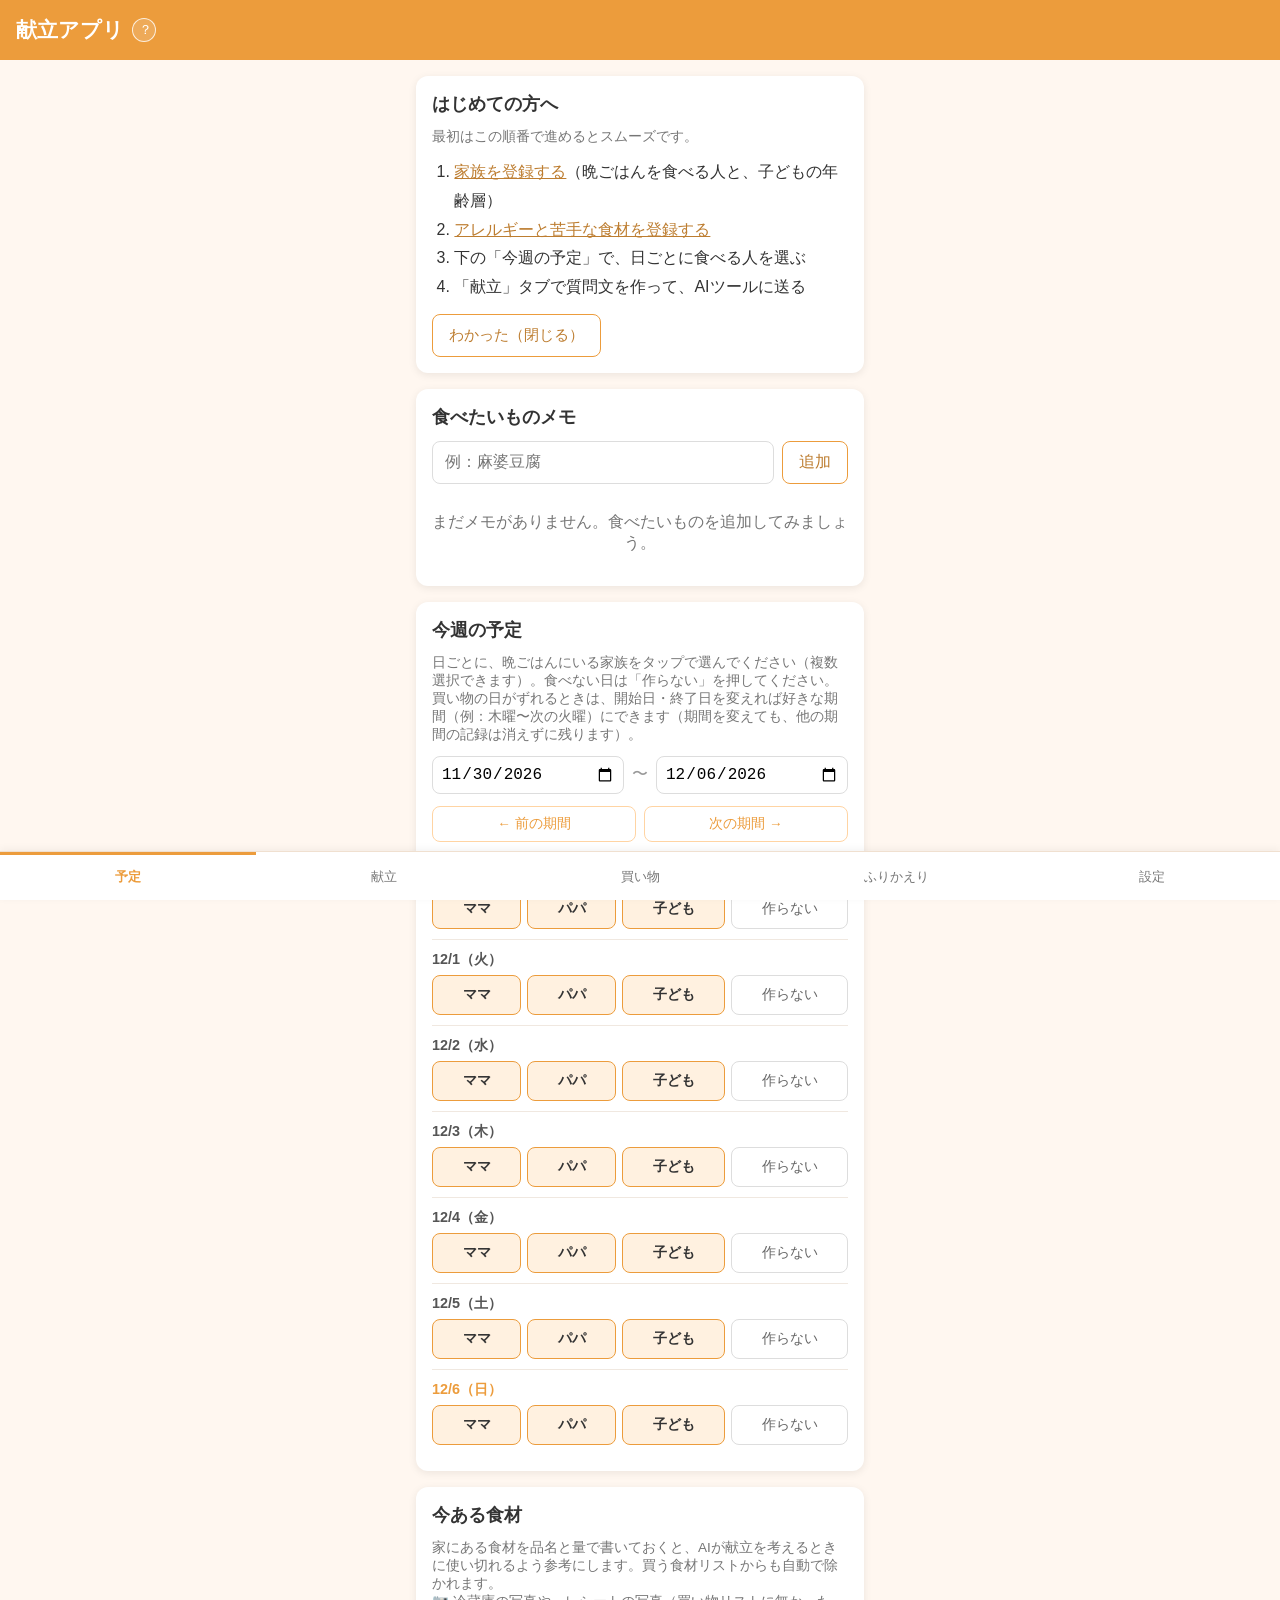
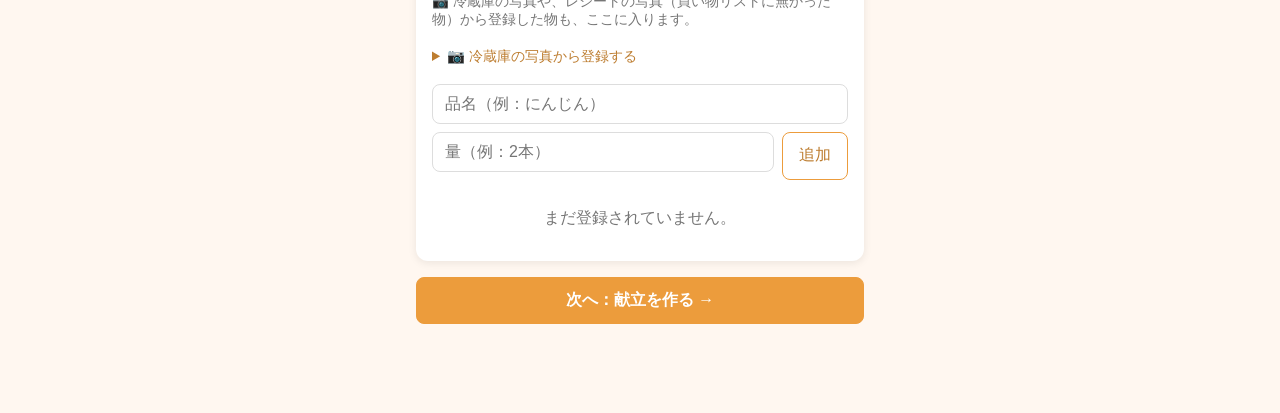
==== commit 2b80c5ce: "写真から登録したとき、どこに入るかを画面でわかるようにする - 写真から登録の説明に「買い物リストにある物→チェック／無い物→今ある食材」を色分けの印で表示 - 確認一覧の各品に「✓ チェック」「＋ " ====
--- a/index.html
+++ b/index.html
@@ -33,6 +33,13 @@
       <p>評価がたまったら「ふりかえり」タブの「好みと傾向」をAIに更新してもらうと、味付けの好みなども毎回の質問文に反映されます。</p>
     </div>
     <div class="info-section">
+      <h3>■ 写真から食材を登録する仕組み</h3>
+      <p>写真はAIツール（ChatGPTなど）に読み取ってもらい、その返事をこのアプリに貼り付けて登録します。</p>
+      <p><b>レシート・注文履歴の写真</b>（「買い物」タブ）：買い物リストにある物はリストにチェックが付き、リストに無い物は「予定」タブの「今ある食材」に入ります。</p>
+      <p><b>冷蔵庫の写真</b>（「予定」タブ）：読み取った物が「今ある食材」に入ります。すでにある物は量が書き換わります。</p>
+      <p>どちらも、登録する前に「どこに入るか」を一覧で確かめられます。</p>
+    </div>
+    <div class="info-section">
       <h3>■ ホーム画面への追加方法</h3>
       <p>Safariで開いた状態で、画面下の共有ボタン（□↑）→「ホーム画面に追加」を選択してください。アイコンをタップするだけでアプリのように起動できます。</p>
       <p class="info-note">※iPhoneでは、Safari版とホーム画面版のデータは自動で同期されません。追加前に「設定」タブの「データのバックアップ」で保存し、ホーム画面版が空の場合は同じファイルを取り込んでください。</p>
@@ -98,9 +105,9 @@
       <ul id="week-list" class="week-list"></ul>
     </section>
 
-    <section class="card">
+    <section class="card" id="stock-section">
       <h2>今ある食材</h2>
-      <p class="section-note">家にある食材を品名と量で書いておくと、AIが献立を考えるときに使い切れるよう参考にします。買う食材リストからも自動で除かれます。</p>
+      <p class="section-note">家にある食材を品名と量で書いておくと、AIが献立を考えるときに使い切れるよう参考にします。買う食材リストからも自動で除かれます。<br>📷 冷蔵庫の写真や、レシートの写真（買い物リストに無かった物）から登録した物も、ここに入ります。</p>
       <details class="prompt-details photo-import" data-photo-mode="fridge">
         <summary>📷 冷蔵庫の写真から登録する</summary>
         <div class="photo-import-body"></div>
@@ -188,7 +195,7 @@
   <div class="tab-panel" id="tab-shopping" data-tab="shopping" hidden>
     <section class="card">
       <h2>買う食材リスト</h2>
-      <p class="section-note">献立から自動でまとめます。肉・魚 → 野菜 → その他 → 調味料の順に並びます。調味料マスタで「家にある」ものと、「今ある食材」に登録したものは除外されます。できるだけ合計の量も表示します。</p>
+      <p class="section-note">献立から自動でまとめます。肉・魚 → 野菜 → その他 → 調味料の順に並びます。調味料マスタで「家にある」ものと、「今ある食材」に登録したものは除外されます。できるだけ合計の量も表示します。<br>買った物は、チェックを入れるか、下の 📷 レシートの写真から自動でチェックできます。</p>
       <p id="budget-estimate" class="budget-estimate"></p>
       <details class="prompt-details photo-import" data-photo-mode="receipt">
         <summary>📷 レシート・注文履歴の写真で、買った物をチェックする</summary>
--- a/css/style.css
+++ b/css/style.css
@@ -1072,3 +1072,74 @@
 .photo-review[hidden] {
   display: none;
 }
+
+.photo-flow {
+  list-style: none;
+  margin: 0 0 8px;
+  padding: 10px 12px;
+  background: #fffaf5;
+  border: 1px solid #f5e3d0;
+  border-radius: 8px;
+  font-size: 0.85rem;
+  line-height: 1.6;
+}
+
+.photo-flow li + li {
+  margin-top: 6px;
+}
+
+.photo-badge {
+  display: inline-block;
+  margin-right: 6px;
+  padding: 1px 8px;
+  border-radius: 999px;
+  font-size: 0.75rem;
+  font-weight: bold;
+  white-space: nowrap;
+}
+
+.photo-badge.is-check {
+  background: #e6f4ea;
+  color: #2e7d32;
+}
+
+.photo-badge.is-add {
+  background: #fff1e0;
+  color: #bd7d30;
+}
+
+.photo-badge.is-update {
+  background: #e8f0fb;
+  color: #3367a6;
+}
+
+.photo-badge.is-skip {
+  background: #eee;
+  color: #888;
+}
+
+.photo-item.is-unchecked .photo-item-inputs input {
+  color: #aaa;
+}
+
+.photo-summary {
+  margin: 0 0 10px;
+  padding: 10px 12px;
+  background: #fff1e0;
+  border-radius: 8px;
+  font-size: 0.9rem;
+  font-weight: bold;
+}
+
+.photo-after-links {
+  display: flex;
+  flex-wrap: wrap;
+  gap: 8px;
+  margin-top: 8px;
+}
+
+.stock-source {
+  display: block;
+  font-size: 0.75rem;
+  color: #999;
+}
